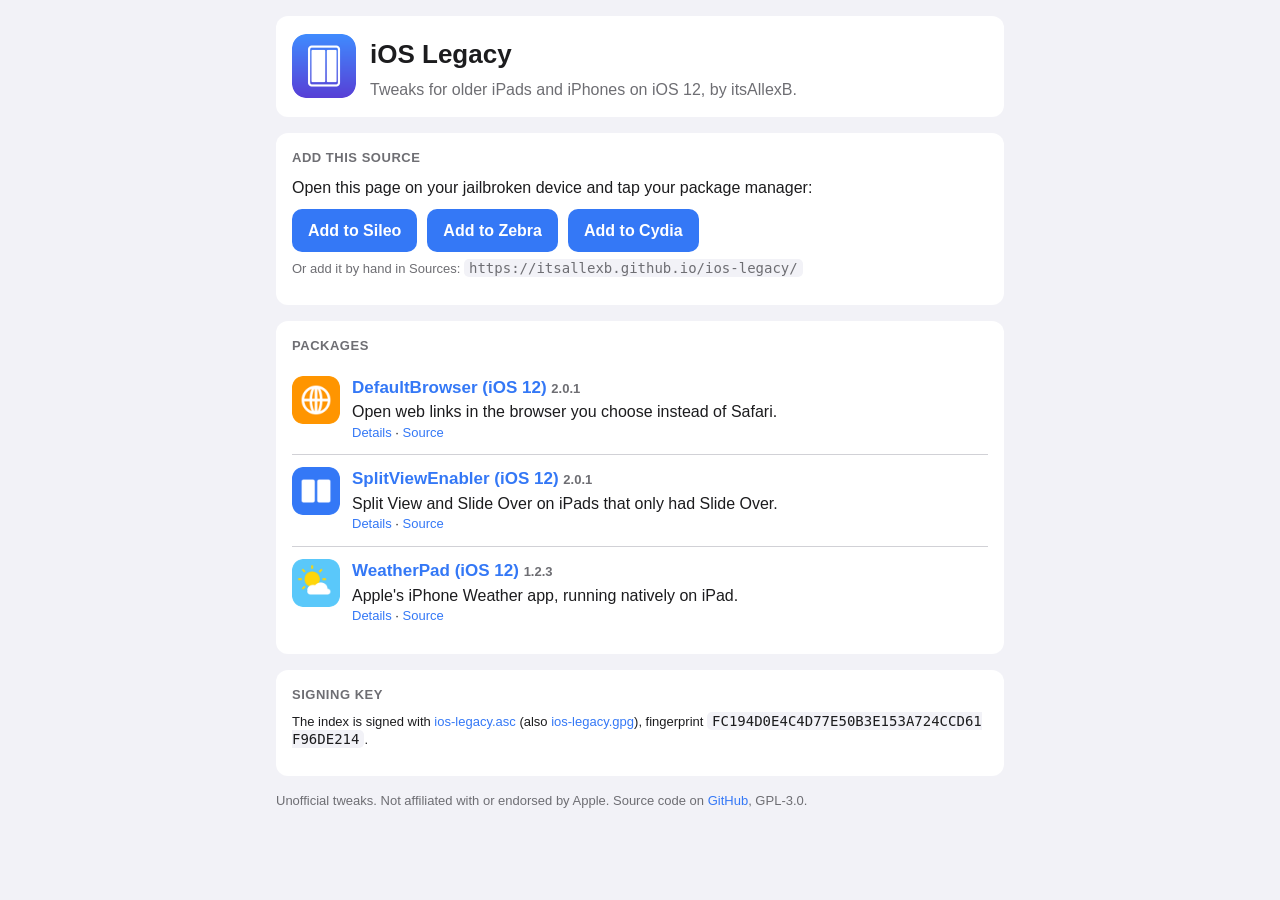
==== index.html @ 2a227789 "Initial commit Co-Authored-By: Claude Opus 5.5 <noreply@anthropic.com>" ====
<!doctype html>
<html lang="en">
<head>
<meta charset="utf-8">
<meta name="viewport" content="width=device-width, initial-scale=1">
<title>iOS Legacy</title>
<link rel="stylesheet" href="depictions/style.css">
</head>
<body>
<main>
<div class="card head"><img src="CydiaIcon.png" alt="">
<div><h1>iOS Legacy</h1><div class="muted">Tweaks for older iPads and iPhones on iOS 12, by itsAllexB.</div></div></div>
<div class="card"><h2>Add this source</h2>
<p>Open this page on your jailbroken device and tap your package manager:</p>
<div class="buttons">
<a class="btn" href="sileo://source/https://itsallexb.github.io/ios-legacy/">Add to Sileo</a>
<a class="btn" href="zbra://sources/add/https://itsallexb.github.io/ios-legacy/">Add to Zebra</a>
<a class="btn" href="cydia://url/https://cydia.saurik.com/api/share#?source=https://itsallexb.github.io/ios-legacy/">Add to Cydia</a>
</div>
<p class="small muted">Or add it by hand in Sources: <code>https://itsallexb.github.io/ios-legacy/</code></p></div>
<div class="card"><h2>Packages</h2><div class="pkg"><img src="icons/com.itsallexb.defaultbrowser.png" alt="">
<div><h3><a href="depictions/com.itsallexb.defaultbrowser.html">DefaultBrowser (iOS 12)</a> <span class="muted small">2.0.1</span></h3>
<div>Open web links in the browser you choose instead of Safari.</div><div class="small"><a href="depictions/com.itsallexb.defaultbrowser.html">Details</a> &middot; <a href="https://github.com/itsAllexB/DefaultBrowser-iOS12">Source</a></div></div></div><div class="pkg"><img src="icons/com.itsallexb.splitviewenabler.png" alt="">
<div><h3><a href="depictions/com.itsallexb.splitviewenabler.html">SplitViewEnabler (iOS 12)</a> <span class="muted small">2.0.1</span></h3>
<div>Split View and Slide Over on iPads that only had Slide Over.</div><div class="small"><a href="depictions/com.itsallexb.splitviewenabler.html">Details</a> &middot; <a href="https://github.com/itsAllexB/SplitViewEnabler-iOS12">Source</a></div></div></div><div class="pkg"><img src="icons/com.itsallexb.weatherpad.png" alt="">
<div><h3><a href="depictions/com.itsallexb.weatherpad.html">WeatherPad (iOS 12)</a> <span class="muted small">1.2.3</span></h3>
<div>Apple&#x27;s iPhone Weather app, running natively on iPad.</div><div class="small"><a href="depictions/com.itsallexb.weatherpad.html">Details</a> &middot; <a href="https://github.com/itsAllexB/WeatherPad-iOS12">Source</a></div></div></div></div>
<div class="card"><h2>Signing key</h2>
<p class="small">The index is signed with <a href="ios-legacy.asc">ios-legacy.asc</a> (also <a href="ios-legacy.gpg">ios-legacy.gpg</a>), fingerprint <code>FC194D0E4C4D77E50B3E153A724CCD61F96DE214</code>.</p></div>
<p class="muted small">Unofficial tweaks. Not affiliated with or endorsed by Apple. Source code on <a href="https://github.com/itsAllexB/ios-legacy">GitHub</a>, GPL-3.0.</p>
</main>
</body>
</html>
---- depictions/style.css ----
:root{--bg:#f2f2f7;--card:#fff;--text:#1c1c1e;--muted:#6e6e73;--line:#d1d1d6;--accent:#3478f6}
@media (prefers-color-scheme:dark){:root{--bg:#000;--card:#1c1c1e;--text:#f2f2f7;--muted:#98989d;--line:#38383a;--accent:#4c8dff}}
*{box-sizing:border-box}
body{margin:0;background:var(--bg);color:var(--text);font:16px/1.45 -apple-system,BlinkMacSystemFont,"Helvetica Neue",Arial,sans-serif;-webkit-text-size-adjust:100%}
main{max-width:760px;margin:0 auto;padding:16px}
.card{background:var(--card);border-radius:12px;padding:16px;margin:0 0 16px}
h1{font-size:26px;margin:4px 0}h2{font-size:13px;text-transform:uppercase;letter-spacing:.04em;color:var(--muted);margin:0 0 8px;font-weight:600}
p{margin:0 0 10px}ul{margin:0 0 10px;padding-left:20px}li{margin:3px 0}
a{color:var(--accent);text-decoration:none}
code{font:14px ui-monospace,Menlo,monospace;background:var(--bg);padding:1px 5px;border-radius:5px;word-break:break-all}
.muted{color:var(--muted)}.small{font-size:13px}
.head{display:flex;gap:14px;align-items:center}.head img{width:64px;height:64px;border-radius:14px;flex:none}
.shots{display:flex;gap:10px;overflow-x:auto;padding-bottom:6px;-webkit-overflow-scrolling:touch}
.shots img{height:280px;width:auto;border-radius:8px;border:1px solid var(--line);flex:none}
table{width:100%;border-collapse:collapse}td{padding:6px 0;border-top:1px solid var(--line)}td:last-child{text-align:right;color:var(--muted)}
.buttons{display:flex;flex-wrap:wrap;gap:10px;margin:8px 0}
.btn{display:inline-block;padding:10px 16px;border-radius:10px;background:var(--accent);color:#fff;font-weight:600}
.btn.alt{background:var(--bg);color:var(--accent)}
.pkg{display:flex;gap:12px;align-items:flex-start;padding:12px 0;border-top:1px solid var(--line)}.pkg:first-of-type{border-top:0}
.pkg img{width:48px;height:48px;border-radius:11px;flex:none}.pkg h3{margin:0;font-size:17px}
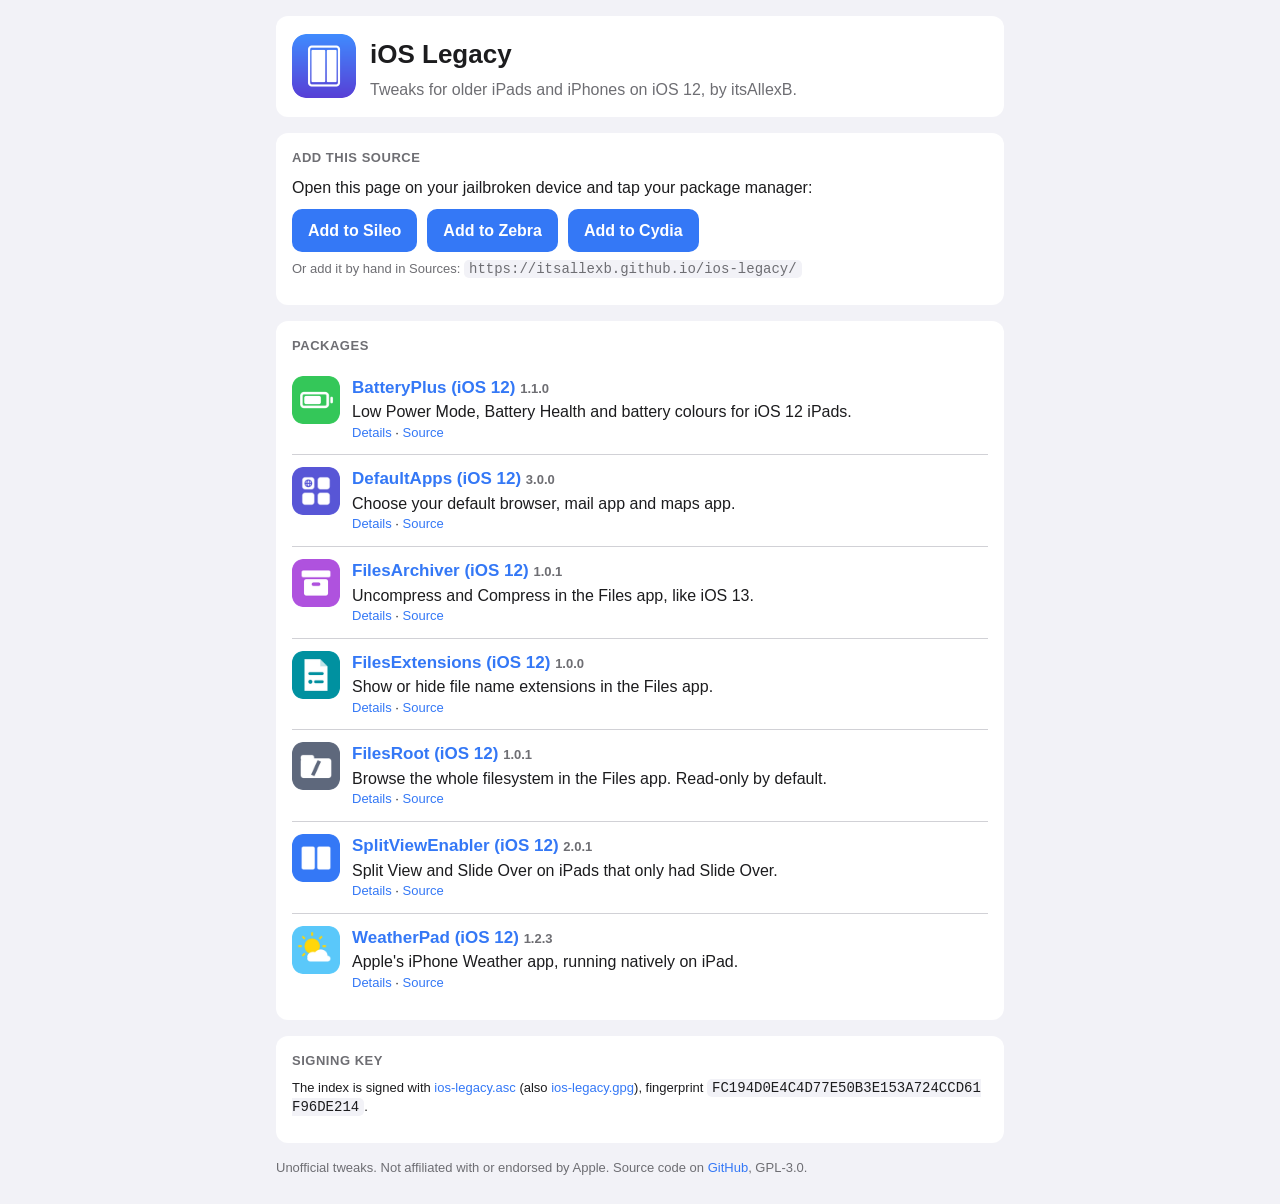
==== commit e9dfb604: "Add FilesArchiver, FilesRoot, FilesExtensions, BatteryPlus and DefaultApps - New packages: FilesArch" ====
--- a/index.html
+++ b/index.html
@@ -18,9 +18,17 @@
 <a class="btn" href="cydia://url/https://cydia.saurik.com/api/share#?source=https://itsallexb.github.io/ios-legacy/">Add to Cydia</a>
 </div>
 <p class="small muted">Or add it by hand in Sources: <code>https://itsallexb.github.io/ios-legacy/</code></p></div>
-<div class="card"><h2>Packages</h2><div class="pkg"><img src="icons/com.itsallexb.defaultbrowser.png" alt="">
-<div><h3><a href="depictions/com.itsallexb.defaultbrowser.html">DefaultBrowser (iOS 12)</a> <span class="muted small">2.0.1</span></h3>
-<div>Open web links in the browser you choose instead of Safari.</div><div class="small"><a href="depictions/com.itsallexb.defaultbrowser.html">Details</a> &middot; <a href="https://github.com/itsAllexB/DefaultBrowser-iOS12">Source</a></div></div></div><div class="pkg"><img src="icons/com.itsallexb.splitviewenabler.png" alt="">
+<div class="card"><h2>Packages</h2><div class="pkg"><img src="icons/com.itsallexb.batteryplus.png" alt="">
+<div><h3><a href="depictions/com.itsallexb.batteryplus.html">BatteryPlus (iOS 12)</a> <span class="muted small">1.1.0</span></h3>
+<div>Low Power Mode, Battery Health and battery colours for iOS 12 iPads.</div><div class="small"><a href="depictions/com.itsallexb.batteryplus.html">Details</a> &middot; <a href="https://github.com/itsAllexB/BatteryPlus-iOS12">Source</a></div></div></div><div class="pkg"><img src="icons/com.itsallexb.defaultapps.png" alt="">
+<div><h3><a href="depictions/com.itsallexb.defaultapps.html">DefaultApps (iOS 12)</a> <span class="muted small">3.0.0</span></h3>
+<div>Choose your default browser, mail app and maps app.</div><div class="small"><a href="depictions/com.itsallexb.defaultapps.html">Details</a> &middot; <a href="https://github.com/itsAllexB/DefaultApps-iOS12">Source</a></div></div></div><div class="pkg"><img src="icons/com.itsallexb.filesarchiver.png" alt="">
+<div><h3><a href="depictions/com.itsallexb.filesarchiver.html">FilesArchiver (iOS 12)</a> <span class="muted small">1.0.1</span></h3>
+<div>Uncompress and Compress in the Files app, like iOS 13.</div><div class="small"><a href="depictions/com.itsallexb.filesarchiver.html">Details</a> &middot; <a href="https://github.com/itsAllexB/FilesArchiver-iOS12">Source</a></div></div></div><div class="pkg"><img src="icons/com.itsallexb.filesextensions.png" alt="">
+<div><h3><a href="depictions/com.itsallexb.filesextensions.html">FilesExtensions (iOS 12)</a> <span class="muted small">1.0.0</span></h3>
+<div>Show or hide file name extensions in the Files app.</div><div class="small"><a href="depictions/com.itsallexb.filesextensions.html">Details</a> &middot; <a href="https://github.com/itsAllexB/FilesExtensions-iOS12">Source</a></div></div></div><div class="pkg"><img src="icons/com.itsallexb.filesroot.png" alt="">
+<div><h3><a href="depictions/com.itsallexb.filesroot.html">FilesRoot (iOS 12)</a> <span class="muted small">1.0.1</span></h3>
+<div>Browse the whole filesystem in the Files app. Read-only by default.</div><div class="small"><a href="depictions/com.itsallexb.filesroot.html">Details</a> &middot; <a href="https://github.com/itsAllexB/FilesRoot-iOS12">Source</a></div></div></div><div class="pkg"><img src="icons/com.itsallexb.splitviewenabler.png" alt="">
 <div><h3><a href="depictions/com.itsallexb.splitviewenabler.html">SplitViewEnabler (iOS 12)</a> <span class="muted small">2.0.1</span></h3>
 <div>Split View and Slide Over on iPads that only had Slide Over.</div><div class="small"><a href="depictions/com.itsallexb.splitviewenabler.html">Details</a> &middot; <a href="https://github.com/itsAllexB/SplitViewEnabler-iOS12">Source</a></div></div></div><div class="pkg"><img src="icons/com.itsallexb.weatherpad.png" alt="">
 <div><h3><a href="depictions/com.itsallexb.weatherpad.html">WeatherPad (iOS 12)</a> <span class="muted small">1.2.3</span></h3>
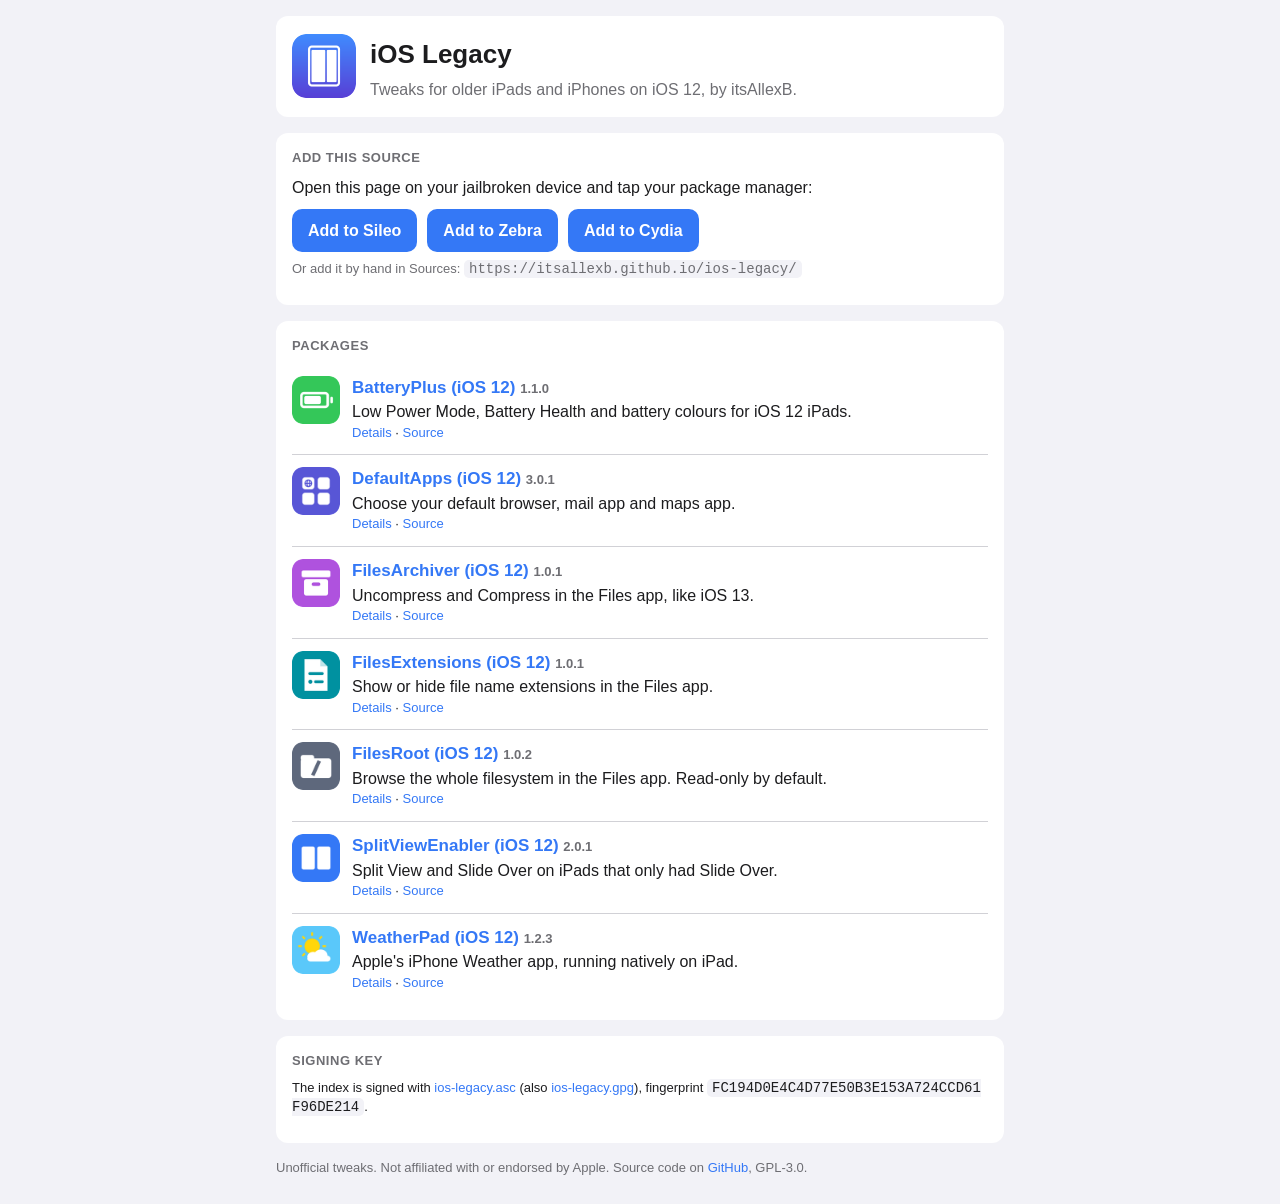
==== commit 12cb49be: "FilesRoot 1.0.2, FilesExtensions 1.0.1, DefaultApps 3.0.1 and the DefaultBrowser 2.0.2 bridge Defaul" ====
--- a/index.html
+++ b/index.html
@@ -21,13 +21,13 @@
 <div class="card"><h2>Packages</h2><div class="pkg"><img src="icons/com.itsallexb.batteryplus.png" alt="">
 <div><h3><a href="depictions/com.itsallexb.batteryplus.html">BatteryPlus (iOS 12)</a> <span class="muted small">1.1.0</span></h3>
 <div>Low Power Mode, Battery Health and battery colours for iOS 12 iPads.</div><div class="small"><a href="depictions/com.itsallexb.batteryplus.html">Details</a> &middot; <a href="https://github.com/itsAllexB/BatteryPlus-iOS12">Source</a></div></div></div><div class="pkg"><img src="icons/com.itsallexb.defaultapps.png" alt="">
-<div><h3><a href="depictions/com.itsallexb.defaultapps.html">DefaultApps (iOS 12)</a> <span class="muted small">3.0.0</span></h3>
+<div><h3><a href="depictions/com.itsallexb.defaultapps.html">DefaultApps (iOS 12)</a> <span class="muted small">3.0.1</span></h3>
 <div>Choose your default browser, mail app and maps app.</div><div class="small"><a href="depictions/com.itsallexb.defaultapps.html">Details</a> &middot; <a href="https://github.com/itsAllexB/DefaultApps-iOS12">Source</a></div></div></div><div class="pkg"><img src="icons/com.itsallexb.filesarchiver.png" alt="">
 <div><h3><a href="depictions/com.itsallexb.filesarchiver.html">FilesArchiver (iOS 12)</a> <span class="muted small">1.0.1</span></h3>
 <div>Uncompress and Compress in the Files app, like iOS 13.</div><div class="small"><a href="depictions/com.itsallexb.filesarchiver.html">Details</a> &middot; <a href="https://github.com/itsAllexB/FilesArchiver-iOS12">Source</a></div></div></div><div class="pkg"><img src="icons/com.itsallexb.filesextensions.png" alt="">
-<div><h3><a href="depictions/com.itsallexb.filesextensions.html">FilesExtensions (iOS 12)</a> <span class="muted small">1.0.0</span></h3>
+<div><h3><a href="depictions/com.itsallexb.filesextensions.html">FilesExtensions (iOS 12)</a> <span class="muted small">1.0.1</span></h3>
 <div>Show or hide file name extensions in the Files app.</div><div class="small"><a href="depictions/com.itsallexb.filesextensions.html">Details</a> &middot; <a href="https://github.com/itsAllexB/FilesExtensions-iOS12">Source</a></div></div></div><div class="pkg"><img src="icons/com.itsallexb.filesroot.png" alt="">
-<div><h3><a href="depictions/com.itsallexb.filesroot.html">FilesRoot (iOS 12)</a> <span class="muted small">1.0.1</span></h3>
+<div><h3><a href="depictions/com.itsallexb.filesroot.html">FilesRoot (iOS 12)</a> <span class="muted small">1.0.2</span></h3>
 <div>Browse the whole filesystem in the Files app. Read-only by default.</div><div class="small"><a href="depictions/com.itsallexb.filesroot.html">Details</a> &middot; <a href="https://github.com/itsAllexB/FilesRoot-iOS12">Source</a></div></div></div><div class="pkg"><img src="icons/com.itsallexb.splitviewenabler.png" alt="">
 <div><h3><a href="depictions/com.itsallexb.splitviewenabler.html">SplitViewEnabler (iOS 12)</a> <span class="muted small">2.0.1</span></h3>
 <div>Split View and Slide Over on iPads that only had Slide Over.</div><div class="small"><a href="depictions/com.itsallexb.splitviewenabler.html">Details</a> &middot; <a href="https://github.com/itsAllexB/SplitViewEnabler-iOS12">Source</a></div></div></div><div class="pkg"><img src="icons/com.itsallexb.weatherpad.png" alt="">
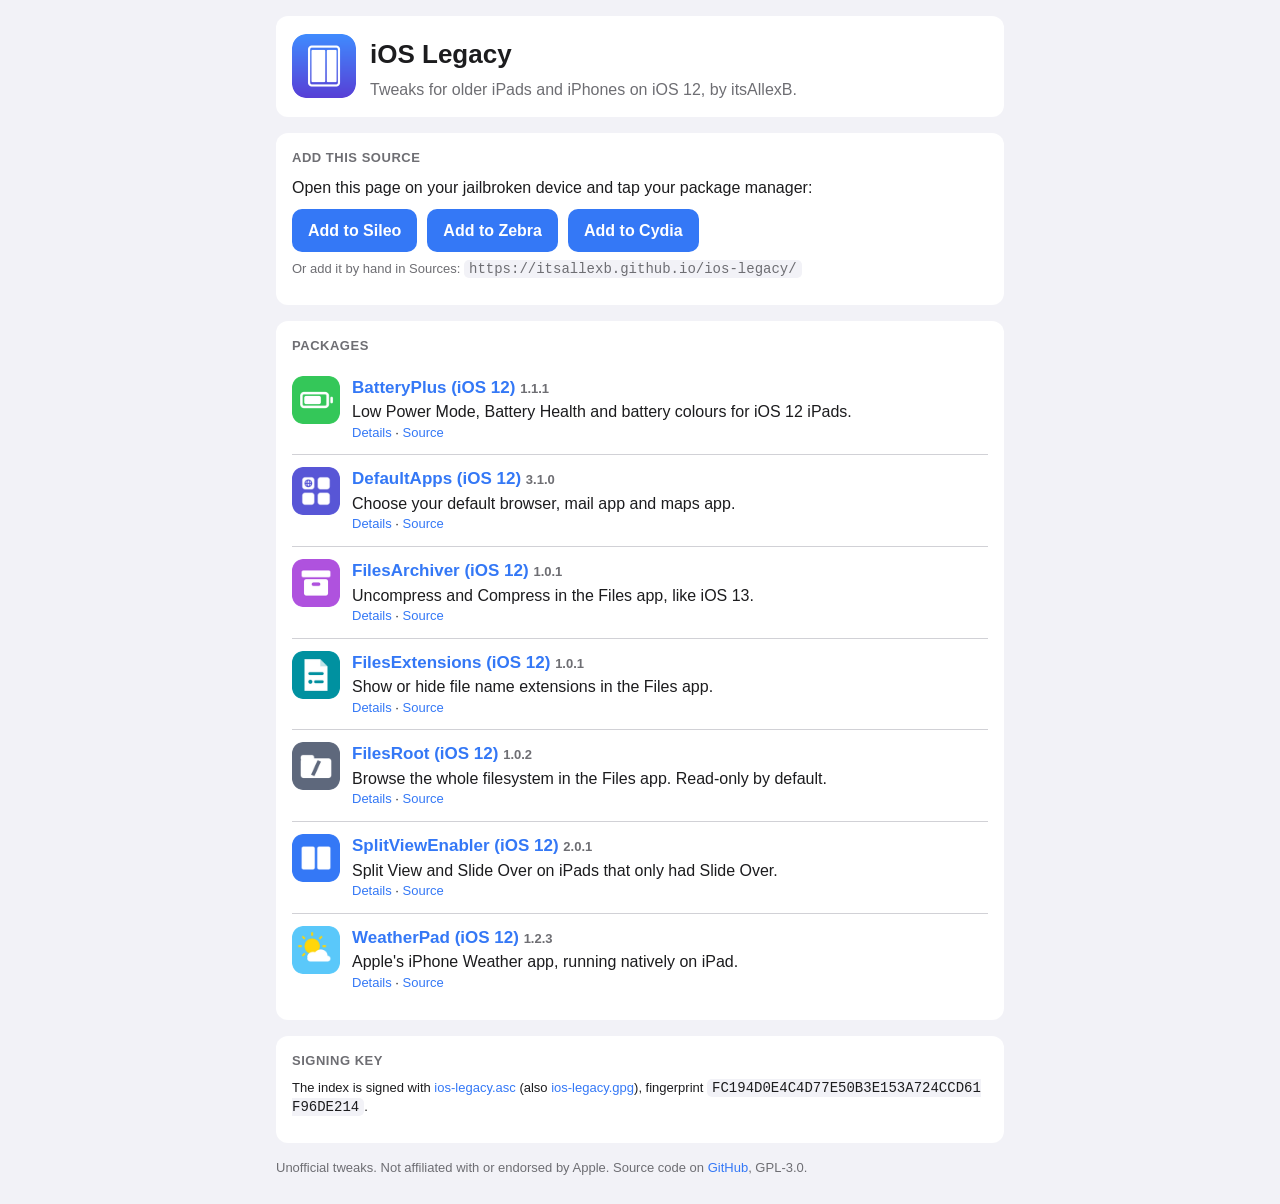
==== commit 6a79b0b8: "DefaultApps 3.1.0 and BatteryPlus 1.1.1; remove DefaultBrowser Co-Authored-By: Claude Opus 5.5 <nore" ====
--- a/index.html
+++ b/index.html
@@ -19,9 +19,9 @@
 </div>
 <p class="small muted">Or add it by hand in Sources: <code>https://itsallexb.github.io/ios-legacy/</code></p></div>
 <div class="card"><h2>Packages</h2><div class="pkg"><img src="icons/com.itsallexb.batteryplus.png" alt="">
-<div><h3><a href="depictions/com.itsallexb.batteryplus.html">BatteryPlus (iOS 12)</a> <span class="muted small">1.1.0</span></h3>
+<div><h3><a href="depictions/com.itsallexb.batteryplus.html">BatteryPlus (iOS 12)</a> <span class="muted small">1.1.1</span></h3>
 <div>Low Power Mode, Battery Health and battery colours for iOS 12 iPads.</div><div class="small"><a href="depictions/com.itsallexb.batteryplus.html">Details</a> &middot; <a href="https://github.com/itsAllexB/BatteryPlus-iOS12">Source</a></div></div></div><div class="pkg"><img src="icons/com.itsallexb.defaultapps.png" alt="">
-<div><h3><a href="depictions/com.itsallexb.defaultapps.html">DefaultApps (iOS 12)</a> <span class="muted small">3.0.1</span></h3>
+<div><h3><a href="depictions/com.itsallexb.defaultapps.html">DefaultApps (iOS 12)</a> <span class="muted small">3.1.0</span></h3>
 <div>Choose your default browser, mail app and maps app.</div><div class="small"><a href="depictions/com.itsallexb.defaultapps.html">Details</a> &middot; <a href="https://github.com/itsAllexB/DefaultApps-iOS12">Source</a></div></div></div><div class="pkg"><img src="icons/com.itsallexb.filesarchiver.png" alt="">
 <div><h3><a href="depictions/com.itsallexb.filesarchiver.html">FilesArchiver (iOS 12)</a> <span class="muted small">1.0.1</span></h3>
 <div>Uncompress and Compress in the Files app, like iOS 13.</div><div class="small"><a href="depictions/com.itsallexb.filesarchiver.html">Details</a> &middot; <a href="https://github.com/itsAllexB/FilesArchiver-iOS12">Source</a></div></div></div><div class="pkg"><img src="icons/com.itsallexb.filesextensions.png" alt="">
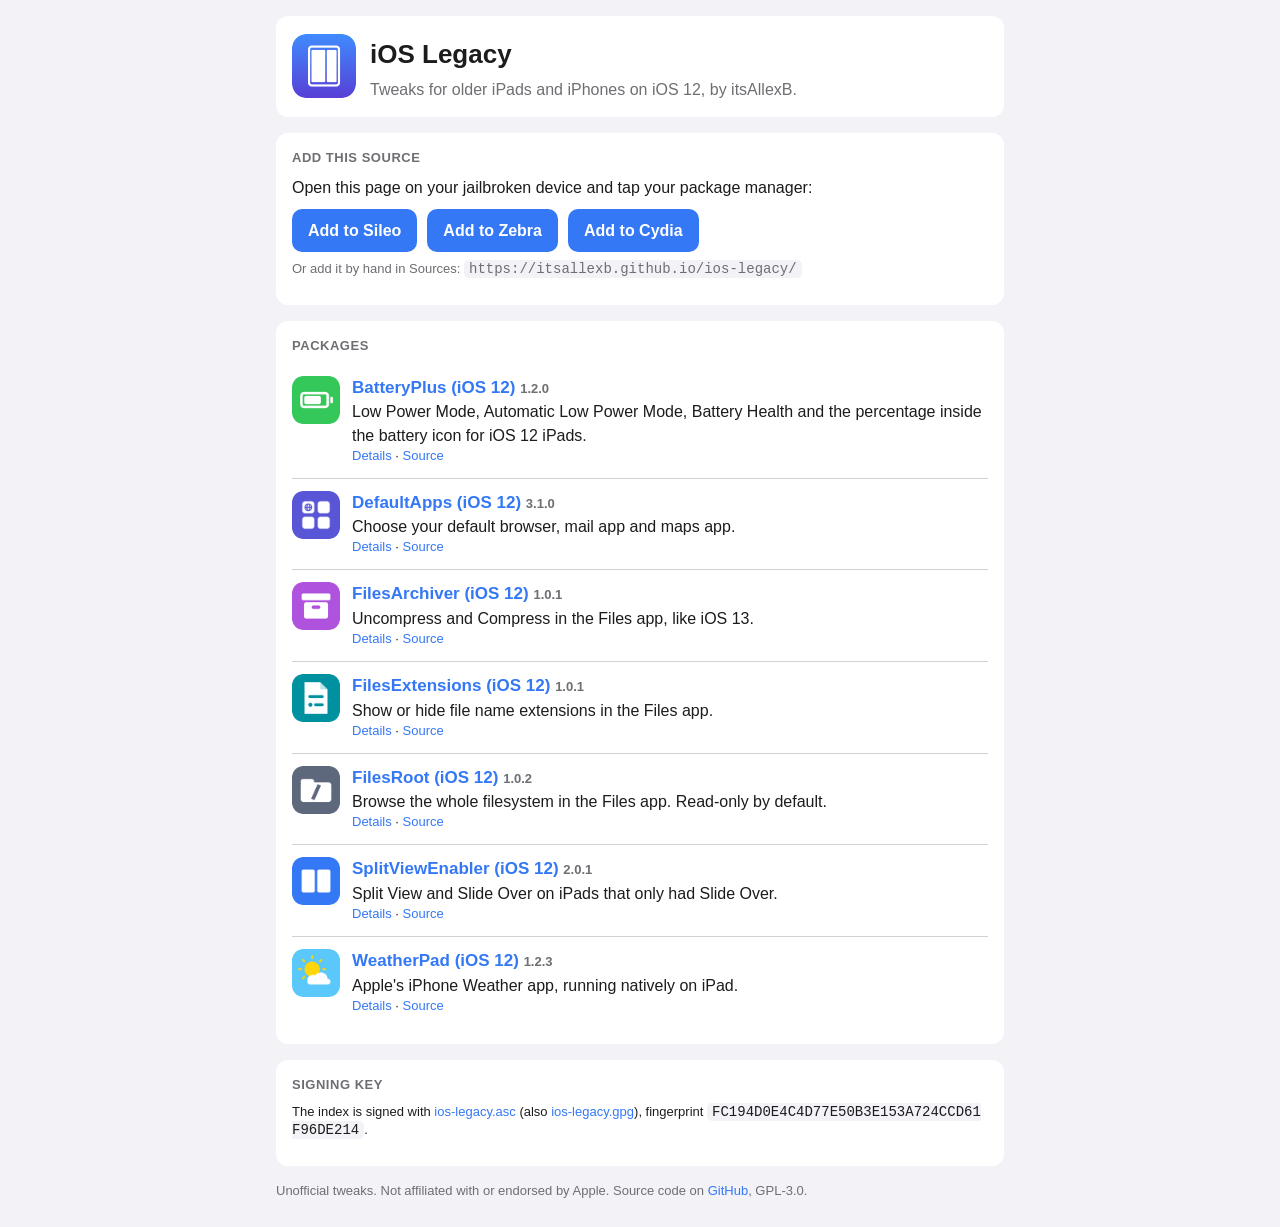
==== commit ca89a9b3: "BatteryPlus 1.2.0 Automatic Low Power Mode, Battery Percentage and Low Power Mode pages, Battery Col" ====
--- a/index.html
+++ b/index.html
@@ -19,8 +19,8 @@
 </div>
 <p class="small muted">Or add it by hand in Sources: <code>https://itsallexb.github.io/ios-legacy/</code></p></div>
 <div class="card"><h2>Packages</h2><div class="pkg"><img src="icons/com.itsallexb.batteryplus.png" alt="">
-<div><h3><a href="depictions/com.itsallexb.batteryplus.html">BatteryPlus (iOS 12)</a> <span class="muted small">1.1.1</span></h3>
-<div>Low Power Mode, Battery Health and battery colours for iOS 12 iPads.</div><div class="small"><a href="depictions/com.itsallexb.batteryplus.html">Details</a> &middot; <a href="https://github.com/itsAllexB/BatteryPlus-iOS12">Source</a></div></div></div><div class="pkg"><img src="icons/com.itsallexb.defaultapps.png" alt="">
+<div><h3><a href="depictions/com.itsallexb.batteryplus.html">BatteryPlus (iOS 12)</a> <span class="muted small">1.2.0</span></h3>
+<div>Low Power Mode, Automatic Low Power Mode, Battery Health and the percentage inside the battery icon for iOS 12 iPads.</div><div class="small"><a href="depictions/com.itsallexb.batteryplus.html">Details</a> &middot; <a href="https://github.com/itsAllexB/BatteryPlus-iOS12">Source</a></div></div></div><div class="pkg"><img src="icons/com.itsallexb.defaultapps.png" alt="">
 <div><h3><a href="depictions/com.itsallexb.defaultapps.html">DefaultApps (iOS 12)</a> <span class="muted small">3.1.0</span></h3>
 <div>Choose your default browser, mail app and maps app.</div><div class="small"><a href="depictions/com.itsallexb.defaultapps.html">Details</a> &middot; <a href="https://github.com/itsAllexB/DefaultApps-iOS12">Source</a></div></div></div><div class="pkg"><img src="icons/com.itsallexb.filesarchiver.png" alt="">
 <div><h3><a href="depictions/com.itsallexb.filesarchiver.html">FilesArchiver (iOS 12)</a> <span class="muted small">1.0.1</span></h3>
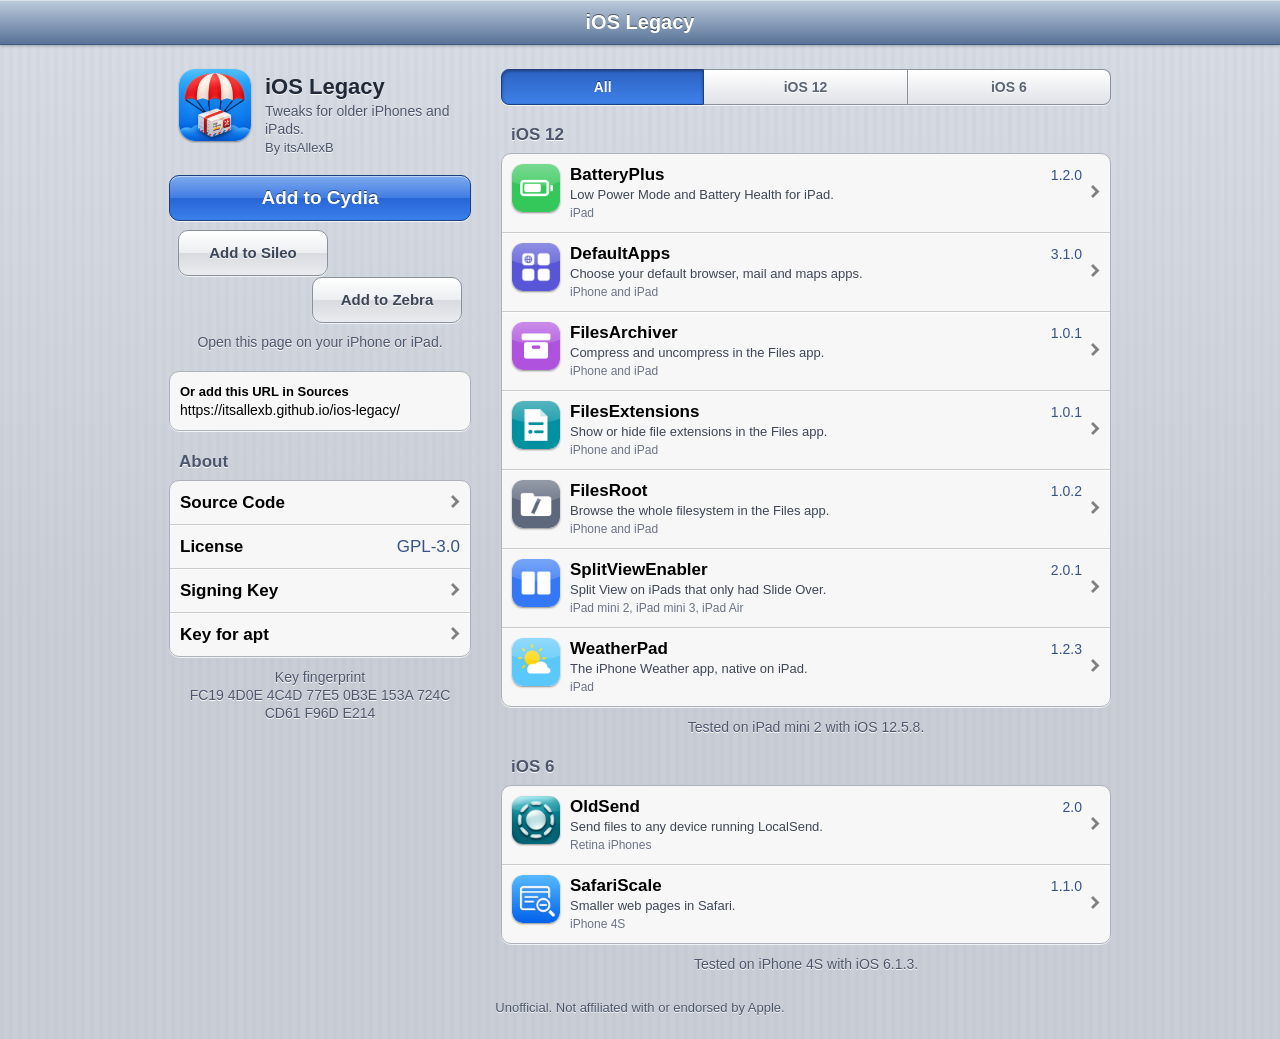
==== commit ddba0ca3: "Website: iOS 6 design, with tweaks grouped by iOS version Home page, package pages and add pages red" ====
--- a/index.html
+++ b/index.html
@@ -2,40 +2,60 @@
 <html lang="en">
 <head>
 <meta charset="utf-8">
-<meta name="viewport" content="width=device-width, initial-scale=1">
+<meta name="viewport" content="width=device-width, initial-scale=1, viewport-fit=cover">
+<meta name="format-detection" content="telephone=no">
+<meta name="color-scheme" content="light dark">
+<meta name="theme-color" content="#7d93b0" media="(prefers-color-scheme: light)">
+<meta name="theme-color" content="#2c384a" media="(prefers-color-scheme: dark)">
 <title>iOS Legacy</title>
 <link rel="stylesheet" href="depictions/style.css">
+<link rel="apple-touch-icon-precomposed" href="CydiaIcon.png">
+<link rel="icon" href="CydiaIcon.png">
+<meta name="description" content="Tweaks for older iPhones and iPads.">
+<meta property="og:title" content="iOS Legacy">
+<meta property="og:description" content="Tweaks for older iPhones and iPads.">
+<meta property="og:image" content="https://itsallexb.github.io/ios-legacy/CydiaIcon.png">
+<script>(function(d,u){var m=/\bOS (\d+)_\d/.exec(u),s=' js';if(/Cydia|Zebra|Sileo|Installer/.test(u))s+=' inapp';if(m){if(+m[1]<9)s+=' cydiaonly';}else if(!(navigator.maxTouchPoints>1))s+=' notios';d.documentElement.className+=s;window.iosMajor=m?m[1]:'';})(document,navigator.userAgent);</script>
 </head>
-<body>
-<main>
-<div class="card head"><img src="CydiaIcon.png" alt="">
-<div><h1>iOS Legacy</h1><div class="muted">Tweaks for older iPads and iPhones on iOS 12, by itsAllexB.</div></div></div>
-<div class="card"><h2>Add this source</h2>
-<p>Open this page on your jailbroken device and tap your package manager:</p>
-<div class="buttons">
-<a class="btn" href="sileo://source/https://itsallexb.github.io/ios-legacy/">Add to Sileo</a>
-<a class="btn" href="zbra://sources/add/https://itsallexb.github.io/ios-legacy/">Add to Zebra</a>
-<a class="btn" href="cydia://url/https://cydia.saurik.com/api/share#?source=https://itsallexb.github.io/ios-legacy/">Add to Cydia</a>
+<body ontouchstart="">
+<div class="nav"><div class="nav-in"><h1>iOS Legacy</h1></div></div>
+<main class="wrap">
+<div class="side">
+<div class="hero"><span class="ic big"><img src="CydiaIcon.png" alt="" width="72" height="72"></span><h2>iOS Legacy</h2><p>Tweaks for older iPhones and iPads.</p><p>By itsAllexB</p></div>
+<div class="addblock">
+<a class="glass blue" href="cydia://url/https://cydia.saurik.com/api/share#?source=https://itsallexb.github.io/ios-legacy/">Add to Cydia</a>
+<div class="pair"><a class="glass silver" href="sileo://source/https://itsallexb.github.io/ios-legacy/">Add to Sileo</a><a class="glass silver" href="zbra://sources/add/https://itsallexb.github.io/ios-legacy/">Add to Zebra</a></div>
+<p class="foot deskhint">Open this page on your iPhone or iPad.</p>
 </div>
-<p class="small muted">Or add it by hand in Sources: <code>https://itsallexb.github.io/ios-legacy/</code></p></div>
-<div class="card"><h2>Packages</h2><div class="pkg"><img src="icons/com.itsallexb.batteryplus.png" alt="">
-<div><h3><a href="depictions/com.itsallexb.batteryplus.html">BatteryPlus (iOS 12)</a> <span class="muted small">1.2.0</span></h3>
-<div>Low Power Mode, Automatic Low Power Mode, Battery Health and the percentage inside the battery icon for iOS 12 iPads.</div><div class="small"><a href="depictions/com.itsallexb.batteryplus.html">Details</a> &middot; <a href="https://github.com/itsAllexB/BatteryPlus-iOS12">Source</a></div></div></div><div class="pkg"><img src="icons/com.itsallexb.defaultapps.png" alt="">
-<div><h3><a href="depictions/com.itsallexb.defaultapps.html">DefaultApps (iOS 12)</a> <span class="muted small">3.1.0</span></h3>
-<div>Choose your default browser, mail app and maps app.</div><div class="small"><a href="depictions/com.itsallexb.defaultapps.html">Details</a> &middot; <a href="https://github.com/itsAllexB/DefaultApps-iOS12">Source</a></div></div></div><div class="pkg"><img src="icons/com.itsallexb.filesarchiver.png" alt="">
-<div><h3><a href="depictions/com.itsallexb.filesarchiver.html">FilesArchiver (iOS 12)</a> <span class="muted small">1.0.1</span></h3>
-<div>Uncompress and Compress in the Files app, like iOS 13.</div><div class="small"><a href="depictions/com.itsallexb.filesarchiver.html">Details</a> &middot; <a href="https://github.com/itsAllexB/FilesArchiver-iOS12">Source</a></div></div></div><div class="pkg"><img src="icons/com.itsallexb.filesextensions.png" alt="">
-<div><h3><a href="depictions/com.itsallexb.filesextensions.html">FilesExtensions (iOS 12)</a> <span class="muted small">1.0.1</span></h3>
-<div>Show or hide file name extensions in the Files app.</div><div class="small"><a href="depictions/com.itsallexb.filesextensions.html">Details</a> &middot; <a href="https://github.com/itsAllexB/FilesExtensions-iOS12">Source</a></div></div></div><div class="pkg"><img src="icons/com.itsallexb.filesroot.png" alt="">
-<div><h3><a href="depictions/com.itsallexb.filesroot.html">FilesRoot (iOS 12)</a> <span class="muted small">1.0.2</span></h3>
-<div>Browse the whole filesystem in the Files app. Read-only by default.</div><div class="small"><a href="depictions/com.itsallexb.filesroot.html">Details</a> &middot; <a href="https://github.com/itsAllexB/FilesRoot-iOS12">Source</a></div></div></div><div class="pkg"><img src="icons/com.itsallexb.splitviewenabler.png" alt="">
-<div><h3><a href="depictions/com.itsallexb.splitviewenabler.html">SplitViewEnabler (iOS 12)</a> <span class="muted small">2.0.1</span></h3>
-<div>Split View and Slide Over on iPads that only had Slide Over.</div><div class="small"><a href="depictions/com.itsallexb.splitviewenabler.html">Details</a> &middot; <a href="https://github.com/itsAllexB/SplitViewEnabler-iOS12">Source</a></div></div></div><div class="pkg"><img src="icons/com.itsallexb.weatherpad.png" alt="">
-<div><h3><a href="depictions/com.itsallexb.weatherpad.html">WeatherPad (iOS 12)</a> <span class="muted small">1.2.3</span></h3>
-<div>Apple&#x27;s iPhone Weather app, running natively on iPad.</div><div class="small"><a href="depictions/com.itsallexb.weatherpad.html">Details</a> &middot; <a href="https://github.com/itsAllexB/WeatherPad-iOS12">Source</a></div></div></div></div>
-<div class="card"><h2>Signing key</h2>
-<p class="small">The index is signed with <a href="ios-legacy.asc">ios-legacy.asc</a> (also <a href="ios-legacy.gpg">ios-legacy.gpg</a>), fingerprint <code>FC194D0E4C4D77E50B3E153A724CCD61F96DE214</code>.</p></div>
-<p class="muted small">Unofficial tweaks. Not affiliated with or endorsed by Apple. Source code on <a href="https://github.com/itsAllexB/ios-legacy">GitHub</a>, GPL-3.0.</p>
+<ul class="group"><li><div class="row"><span class="lbl">Or add this URL in Sources</span><span class="url">https://itsallexb.github.io/ios-legacy/</span></div></li></ul>
+</div>
+<div class="main" id="tweaks">
+<div class="seg-w"><div class="seg" id="seg"><a class="on" href="#tweaks" data-ios="">All</a><a href="#ios12" data-ios="12">iOS 12</a><a href="#ios6" data-ios="6">iOS 6</a></div></div>
+<div class="block" id="ios12" data-ios="12"><h2 class="sec">iOS 12<span class="here">This device</span></h2><ul class="group"><li><a class="row tw" href="depictions/com.itsallexb.batteryplus.html"><span class="ic gloss"><img src="icons/com.itsallexb.batteryplus.png" alt="" width="48" height="48"></span><b>BatteryPlus</b><span class="ver">1.2.0</span><span class="d">Low Power Mode and Battery Health for iPad.</span><span class="m">iPad</span></a></li><li><a class="row tw" href="depictions/com.itsallexb.defaultapps.html"><span class="ic gloss"><img src="icons/com.itsallexb.defaultapps.png" alt="" width="48" height="48"></span><b>DefaultApps</b><span class="ver">3.1.0</span><span class="d">Choose your default browser, mail and maps apps.</span><span class="m">iPhone and iPad</span></a></li><li><a class="row tw" href="depictions/com.itsallexb.filesarchiver.html"><span class="ic gloss"><img src="icons/com.itsallexb.filesarchiver.png" alt="" width="48" height="48"></span><b>FilesArchiver</b><span class="ver">1.0.1</span><span class="d">Compress and uncompress in the Files app.</span><span class="m">iPhone and iPad</span></a></li><li><a class="row tw" href="depictions/com.itsallexb.filesextensions.html"><span class="ic gloss"><img src="icons/com.itsallexb.filesextensions.png" alt="" width="48" height="48"></span><b>FilesExtensions</b><span class="ver">1.0.1</span><span class="d">Show or hide file extensions in the Files app.</span><span class="m">iPhone and iPad</span></a></li><li><a class="row tw" href="depictions/com.itsallexb.filesroot.html"><span class="ic gloss"><img src="icons/com.itsallexb.filesroot.png" alt="" width="48" height="48"></span><b>FilesRoot</b><span class="ver">1.0.2</span><span class="d">Browse the whole filesystem in the Files app.</span><span class="m">iPhone and iPad</span></a></li><li><a class="row tw" href="depictions/com.itsallexb.splitviewenabler.html"><span class="ic gloss"><img src="icons/com.itsallexb.splitviewenabler.png" alt="" width="48" height="48"></span><b>SplitViewEnabler</b><span class="ver">2.0.1</span><span class="d">Split View on iPads that only had Slide Over.</span><span class="m">iPad mini 2, iPad mini 3, iPad Air</span></a></li><li><a class="row tw" href="depictions/com.itsallexb.weatherpad.html"><span class="ic gloss"><img src="icons/com.itsallexb.weatherpad.png" alt="" width="48" height="48"></span><b>WeatherPad</b><span class="ver">1.2.3</span><span class="d">The iPhone Weather app, native on iPad.</span><span class="m">iPad</span></a></li></ul><p class="foot">Tested on iPad mini 2 with iOS 12.5.8.</p></div><div class="block" id="ios6" data-ios="6"><h2 class="sec">iOS 6<span class="here">This device</span></h2><ul class="group"><li><a class="row tw" href="depictions/com.itsallexb.oldsend.html"><span class="ic"><img src="icons/com.itsallexb.oldsend.png" alt="" width="48" height="48"></span><b>OldSend</b><span class="ver">2.0</span><span class="d">Send files to any device running LocalSend.</span><span class="m">Retina iPhones</span></a></li><li><a class="row tw" href="depictions/com.itsallexb.safariscale.html"><span class="ic"><img src="icons/com.itsallexb.safariscale.png" alt="" width="48" height="48"></span><b>SafariScale</b><span class="ver">1.1.0</span><span class="d">Smaller web pages in Safari.</span><span class="m">iPhone 4S</span></a></li></ul><p class="foot">Tested on iPhone 4S with iOS 6.1.3.</p></div>
+</div>
+<div class="side">
+<h2 class="sec">About</h2>
+<ul class="group"><li><a class="row" href="https://github.com/itsAllexB/ios-legacy">Source Code</a></li><li><div class="row"><span class="val">GPL-3.0</span>License</div></li><li><a class="row" href="ios-legacy.asc">Signing Key</a></li><li><a class="row" href="ios-legacy.gpg">Key for apt</a></li></ul>
+<p class="foot">Key fingerprint<br>FC19 4D0E 4C4D 77E5 0B3E 153A 724C CD61 F96D E214</p>
+</div>
+<p class="legal">Unofficial. Not affiliated with or endorsed by Apple.</p>
 </main>
+<script>(function(){
+var seg=document.getElementById('seg');if(!seg)return;
+var links=seg.getElementsByTagName('a'),all=document.getElementById('tweaks').getElementsByTagName('div'),blocks=[],i;
+for(i=0;i<all.length;i++){if(all[i].getAttribute('data-ios'))blocks.push(all[i]);}
+function has(v){for(var j=0;j<blocks.length;j++){if(blocks[j].getAttribute('data-ios')===v)return true;}return false;}
+function pick(v){
+for(i=0;i<links.length;i++){links[i].className=links[i].getAttribute('data-ios')===v?'on':'';}
+for(i=0;i<blocks.length;i++){blocks[i].style.display=(!v||blocks[i].getAttribute('data-ios')===v)?'':'none';}
+}
+seg.onclick=function(e){
+var t=(e||window.event).target;if(!t||t.nodeName!=='A')return;
+pick(t.getAttribute('data-ios'));return false;
+};
+var own=document.getElementById('ios'+window.iosMajor);if(own)own.className+=' yours';
+var h=/^#ios(\d+)$/.exec(location.hash);
+pick(h&&has(h[1])?h[1]:(has(window.iosMajor)?window.iosMajor:''));
+})();</script>
 </body>
 </html>
--- a/depictions/style.css
+++ b/depictions/style.css
@@ -1,20 +1,559 @@
-:root{--bg:#f2f2f7;--card:#fff;--text:#1c1c1e;--muted:#6e6e73;--line:#d1d1d6;--accent:#3478f6}
-@media (prefers-color-scheme:dark){:root{--bg:#000;--card:#1c1c1e;--text:#f2f2f7;--muted:#98989d;--line:#38383a;--accent:#4c8dff}}
-*{box-sizing:border-box}
-body{margin:0;background:var(--bg);color:var(--text);font:16px/1.45 -apple-system,BlinkMacSystemFont,"Helvetica Neue",Arial,sans-serif;-webkit-text-size-adjust:100%}
-main{max-width:760px;margin:0 auto;padding:16px}
-.card{background:var(--card);border-radius:12px;padding:16px;margin:0 0 16px}
-h1{font-size:26px;margin:4px 0}h2{font-size:13px;text-transform:uppercase;letter-spacing:.04em;color:var(--muted);margin:0 0 8px;font-weight:600}
-p{margin:0 0 10px}ul{margin:0 0 10px;padding-left:20px}li{margin:3px 0}
-a{color:var(--accent);text-decoration:none}
-code{font:14px ui-monospace,Menlo,monospace;background:var(--bg);padding:1px 5px;border-radius:5px;word-break:break-all}
-.muted{color:var(--muted)}.small{font-size:13px}
-.head{display:flex;gap:14px;align-items:center}.head img{width:64px;height:64px;border-radius:14px;flex:none}
-.shots{display:flex;gap:10px;overflow-x:auto;padding-bottom:6px;-webkit-overflow-scrolling:touch}
-.shots img{height:280px;width:auto;border-radius:8px;border:1px solid var(--line);flex:none}
-table{width:100%;border-collapse:collapse}td{padding:6px 0;border-top:1px solid var(--line)}td:last-child{text-align:right;color:var(--muted)}
-.buttons{display:flex;flex-wrap:wrap;gap:10px;margin:8px 0}
-.btn{display:inline-block;padding:10px 16px;border-radius:10px;background:var(--accent);color:#fff;font-weight:600}
-.btn.alt{background:var(--bg);color:var(--accent)}
-.pkg{display:flex;gap:12px;align-items:flex-start;padding:12px 0;border-top:1px solid var(--line)}.pkg:first-of-type{border-top:0}
-.pkg img{width:48px;height:48px;border-radius:11px;flex:none}.pkg h3{margin:0;font-size:17px}
+/* iOS Legacy. One stylesheet for the home page, the package pages and the add pages.
+   It has to work in Safari and Cydia on iOS 6, so: no custom properties, flexbox or grid.
+   Gradients are written twice, -webkit- first, because iOS 6 only reads the prefixed form.
+   Newer browsers get extras in @media and @supports blocks, which iOS 6 skips.
+   Everything here is drawn with CSS or inline SVG. No images from Apple. */
+
+html {
+  -webkit-text-size-adjust: 100%;
+  text-size-adjust: 100%;
+}
+
+body {
+  margin: 0;
+  color: #000;
+  font: 17px/21px Helvetica, "Helvetica Neue", Arial, sans-serif;
+  background-color: #c8cdd6;
+  background-image: -webkit-linear-gradient(left, rgba(0,0,0,.014) 39%, rgba(0,0,0,0) 39%), -webkit-linear-gradient(top, #d7dce5, #c8cdd6);
+  background-image: linear-gradient(to right, rgba(0,0,0,.014) 39%, rgba(0,0,0,0) 39%), linear-gradient(to bottom, #d7dce5, #c8cdd6);
+  background-size: 9px 9px, 100% 640px;
+  background-repeat: repeat, no-repeat;
+  -webkit-tap-highlight-color: rgba(0,0,0,0);
+  word-wrap: break-word;
+}
+
+a { color: #385487; text-decoration: none; }
+a.row, .glass, .seg a, .back { -webkit-touch-callout: none; }
+main { display: block; }
+img { border: 0; }
+
+/* Navigation bar */
+
+.nav {
+  position: relative;
+  z-index: 5;
+  height: 44px;
+  background-color: #6d84a2;
+  background-image: -webkit-linear-gradient(top, #becbdd, #587397);
+  background-image: linear-gradient(to bottom, #becbdd, #587397);
+  border-bottom: 1px solid #3f5c80;
+  box-shadow: inset 0 1px 0 rgba(255,255,255,.42), 0 1px 3px rgba(0,0,0,.28);
+}
+.nav-in {
+  position: relative;
+  height: 44px;
+  margin: 0 auto;
+  max-width: 980px;
+}
+.nav h1 {
+  margin: 0;
+  padding: 0 84px;
+  color: #fff;
+  font-size: 20px;
+  font-weight: bold;
+  line-height: 44px;
+  text-align: center;
+  text-shadow: 0 -1px 0 rgba(0,0,0,.5);
+  white-space: nowrap;
+  overflow: hidden;
+  text-overflow: ellipsis;
+}
+.back {
+  position: absolute;
+  left: 17px;
+  top: 7px;
+  height: 28px;
+  padding: 0 8px 0 2px;
+  max-width: 96px;
+  color: #fff;
+  font-size: 12px;
+  font-weight: bold;
+  line-height: 28px;
+  text-shadow: 0 -1px 0 rgba(0,0,0,.5);
+  white-space: nowrap;
+  background-color: #6d84a2;
+  background-image: -webkit-linear-gradient(top, #97a9c1, #41618e);
+  background-image: linear-gradient(to bottom, #97a9c1, #41618e);
+  border: 1px solid #3f4650;
+  border-left: 0;
+  border-radius: 0 5px 5px 0;
+  box-shadow: inset 0 1px 0 rgba(255,255,255,.18), 0 1px 0 rgba(255,255,255,.28);
+}
+.back:before {
+  content: "";
+  position: absolute;
+  left: -12px;
+  top: -1px;
+  width: 12px;
+  height: 30px;
+  background: url("data:image/svg+xml,%3Csvg xmlns='http://www.w3.org/2000/svg' width='12' height='30'%3E%3ClinearGradient id='a' x2='0' y2='1'%3E%3Cstop stop-color='%2397a9c1'/%3E%3Cstop offset='1' stop-color='%2341618e'/%3E%3C/linearGradient%3E%3Cpath d='M12.5.5H10C9 .5 8.4 1 7.8 1.7L1 13.6c-.6 1-.6 1.8 0 2.8l6.800 11.900c.6.7 1.200 1.200 2.200 1.200h2.500z' fill='url(%23a)' stroke='%233f4650'/%3E%3C/svg%3E") no-repeat;
+}
+.back:active {
+  background-image: -webkit-linear-gradient(top, #6f85a2, #2c4569);
+  background-image: linear-gradient(to bottom, #6f85a2, #2c4569);
+}
+
+/* Page layout */
+
+.wrap {
+  margin: 0 auto;
+  padding: 19px 0 1px;
+  max-width: 720px;
+}
+.wrap:after { content: ""; display: block; clear: both; }
+
+/* Header, with the etched text iOS uses on pinstripes */
+
+.hero {
+  position: relative;
+  min-height: 72px;
+  margin: 0 19px 18px;
+  padding-left: 86px;
+}
+.hero .ic { position: absolute; left: 0; top: 0; }
+.hero h2 {
+  margin: 0;
+  padding-top: 4px;
+  color: #1f2937;
+  font-size: 22px;
+  font-weight: bold;
+  line-height: 27px;
+  text-shadow: 0 1px 0 rgba(255,255,255,.8);
+}
+.hero p {
+  margin: 2px 0 0;
+  color: #4c566c;
+  font-size: 14px;
+  line-height: 18px;
+  text-shadow: 0 1px 0 rgba(255,255,255,.8);
+}
+.hero p + p { margin-top: 1px; font-size: 13px; }
+
+/* Icons: rounded, with the iOS 6 shine on those that ask for it */
+
+.ic {
+  display: block;
+  position: relative;
+  width: 48px;
+  height: 48px;
+  overflow: hidden;
+  border-radius: 11px;
+  box-shadow: 0 1px 2px rgba(0,0,0,.42);
+}
+.ic img { display: block; width: 100%; height: 100%; }
+.ic.big { width: 72px; height: 72px; border-radius: 16px; }
+.ic.gloss:after {
+  content: "";
+  position: absolute;
+  left: -30%;
+  top: -40%;
+  width: 160%;
+  height: 86%;
+  border-radius: 50%;
+  background-image: -webkit-linear-gradient(top, rgba(255,255,255,.5), rgba(255,255,255,.14));
+  background-image: linear-gradient(to bottom, rgba(255,255,255,.5), rgba(255,255,255,.14));
+}
+.ic-none {
+  background-color: #8e99ad;
+  background-image: -webkit-linear-gradient(top, #b6bfcd, #6f7c94);
+  background-image: linear-gradient(to bottom, #b6bfcd, #6f7c94);
+}
+
+/* Glass buttons */
+
+.glass {
+  display: block;
+  margin: 0 9px 9px;
+  height: 44px;
+  overflow: hidden;
+  font-size: 19px;
+  font-weight: bold;
+  line-height: 44px;
+  text-align: center;
+  white-space: nowrap;
+  border-radius: 10px;
+}
+.glass.blue {
+  color: #fff;
+  text-shadow: 0 -1px 0 rgba(0,0,0,.5);
+  background-color: #2f6fdc;
+  background-image: -webkit-linear-gradient(top, #7eaaee, #427de2 49%, #2865d6 50%, #3a80ea);
+  background-image: linear-gradient(to bottom, #7eaaee, #427de2 49%, #2865d6 50%, #3a80ea);
+  border: 1px solid #1c3f80;
+  box-shadow: inset 0 1px 0 rgba(255,255,255,.5), 0 1px 0 rgba(255,255,255,.72);
+}
+.glass.blue:active {
+  background-image: -webkit-linear-gradient(top, #4f7fce, #2a5fbd 49%, #174aa8 50%, #2663c6);
+  background-image: linear-gradient(to bottom, #4f7fce, #2a5fbd 49%, #174aa8 50%, #2663c6);
+}
+.glass.silver {
+  color: #3b4658;
+  font-size: 15px;
+  text-shadow: 0 1px 0 rgba(255,255,255,.9);
+  background-color: #e4e5e8;
+  background-image: -webkit-linear-gradient(top, #fff, #eceef1 49%, #d9dbe0 50%, #e9ebee);
+  background-image: linear-gradient(to bottom, #fff, #eceef1 49%, #d9dbe0 50%, #e9ebee);
+  border: 1px solid #8b919c;
+  box-shadow: inset 0 1px 0 rgba(255,255,255,.9), 0 1px 0 rgba(255,255,255,.72);
+}
+.glass.silver:active {
+  background-image: -webkit-linear-gradient(top, #c3c7ce, #b4b9c1 49%, #a4a9b2 50%, #b5b9c1);
+  background-image: linear-gradient(to bottom, #c3c7ce, #b4b9c1 49%, #a4a9b2 50%, #b5b9c1);
+}
+.pair { margin: 0 9px 9px; overflow: hidden; }
+.pair .glass { float: left; width: 49%; margin: 0 0 1px; }
+.pair .glass + .glass { float: right; }
+.cydiaonly .pair { display: none; }
+.inapp .pkgadd { display: none; }
+
+/* Segmented control */
+
+.seg {
+  display: table;
+  table-layout: fixed;
+  width: 100%;
+  border-collapse: separate;
+  border-spacing: 0;
+}
+.seg-w { margin: 0 9px 19px; }
+.seg a {
+  display: table-cell;
+  height: 34px;
+  color: #5b6474;
+  font-size: 14px;
+  font-weight: bold;
+  line-height: 18px;
+  text-align: center;
+  text-shadow: 0 1px 0 rgba(255,255,255,.9);
+  vertical-align: middle;
+  background-color: #e3e4e8;
+  background-image: -webkit-linear-gradient(top, #fff, #e0e2e7);
+  background-image: linear-gradient(to bottom, #fff, #e0e2e7);
+  border: 1px solid #8b919c;
+  border-left-width: 0;
+  box-shadow: 0 1px 0 rgba(255,255,255,.72);
+}
+.seg a:first-child { border-left-width: 1px; border-radius: 8px 0 0 8px; }
+.seg a:last-child { border-radius: 0 8px 8px 0; }
+.seg a.on, .seg a:active {
+  color: #fff;
+  text-shadow: 0 -1px 0 rgba(0,0,0,.45);
+  background-color: #2f6fdc;
+  background-image: -webkit-linear-gradient(top, #2c62c2, #3d81ea);
+  background-image: linear-gradient(to bottom, #2c62c2, #3d81ea);
+  border-color: #1c3f80;
+  box-shadow: inset 0 1px 3px rgba(0,0,0,.4), 0 1px 0 rgba(255,255,255,.72);
+}
+
+/* Grouped tables, with the colours and sizes of UIKit on iOS 6 */
+
+.sec {
+  margin: 0 19px 8px;
+  color: #4c566c;
+  font-size: 17px;
+  font-weight: bold;
+  line-height: 21px;
+  text-shadow: 0 1px 0 #fff;
+}
+.here {
+  display: none;
+  margin-left: 5px;
+  color: #6b7486;
+  font-size: 13px;
+  font-weight: normal;
+}
+.yours .here { display: inline; }
+.foot {
+  margin: -9px 19px 20px;
+  color: #4c566c;
+  font-size: 14px;
+  line-height: 18px;
+  text-align: center;
+  text-shadow: 0 1px 0 #fff;
+}
+.group {
+  margin: 0 9px 20px;
+  padding: 0;
+  list-style: none;
+  background: #f7f7f7;
+  border: 1px solid #adb1b9;
+  border-radius: 10px;
+  box-shadow: 0 1px 0 rgba(255,255,255,.75);
+}
+.group > li {
+  display: block;
+  border-top: 1px solid #cacaca;
+  box-shadow: inset 0 1px 0 #fdfdfd;
+}
+.group > li:first-child {
+  border-top: 0;
+  border-radius: 9px 9px 0 0;
+  box-shadow: none;
+}
+.group > li:last-child { border-radius: 0 0 9px 9px; }
+.group > li:only-child { border-radius: 9px; }
+
+.row {
+  display: block;
+  position: relative;
+  min-height: 21px;
+  padding: 11px 10px;
+  color: #000;
+  font-weight: bold;
+}
+li:first-child > .row { border-radius: 9px 9px 0 0; }
+li:last-child > .row { border-radius: 0 0 9px 9px; }
+li:only-child > .row { border-radius: 9px; }
+div.row { overflow: hidden; }
+a.row { padding-right: 28px; }
+a.row:after, summary:after {
+  content: "";
+  position: absolute;
+  right: 10px;
+  top: 50%;
+  margin-top: -8px;
+  width: 9px;
+  height: 15px;
+  background: url("data:image/svg+xml,%3Csvg xmlns='http://www.w3.org/2000/svg' width='9' height='15'%3E%3Cpath d='M0 3l2-2 6.500 6.500L2 14l-2-2 4.500-4.500z' fill='%23fff'/%3E%3Cpath d='M0 2l2-2 6.500 6.500L2 13l-2-2 4.500-4.500z' fill='%23808080'/%3E%3C/svg%3E") no-repeat;
+}
+a.row:active, summary:active {
+  color: #fff;
+  text-shadow: 0 -1px 0 rgba(0,0,0,.3);
+  background-color: #1a76ee;
+  background-image: -webkit-linear-gradient(top, #058cf5, #015de6);
+  background-image: linear-gradient(to bottom, #058cf5, #015de6);
+}
+a.row:active:after, summary:active:after {
+  background-image: url("data:image/svg+xml,%3Csvg xmlns='http://www.w3.org/2000/svg' width='9' height='15'%3E%3Cpath d='M0 2l2-2 6.500 6.500L2 13l-2-2 4.500-4.500z' fill='%23fff'/%3E%3C/svg%3E");
+}
+.val {
+  float: right;
+  max-width: 62%;
+  color: #385487;
+  font-weight: normal;
+  text-align: right;
+}
+a.row:active .val { color: #fff; }
+
+/* Tweak rows */
+
+.row.tw {
+  min-height: 48px;
+  padding: 10px 28px 11px 68px;
+  font-weight: normal;
+}
+.tw .ic { position: absolute; left: 10px; top: 10px; }
+.tw b { display: block; padding-right: 44px; font-size: 17px; line-height: 21px; }
+.tw .ver {
+  position: absolute;
+  right: 28px;
+  top: 11px;
+  color: #385487;
+  font-size: 14px;
+  line-height: 20px;
+}
+.tw .d { display: block; margin-top: 1px; color: #3e4757; font-size: 13px; line-height: 17px; }
+.tw .m { display: block; margin-top: 2px; color: #6b7486; font-size: 12px; line-height: 16px; }
+a.tw:active .ver, a.tw:active .d, a.tw:active .m { color: #fff; }
+
+/* Text inside a cell */
+
+.text { padding: 10px; font-size: 15px; line-height: 20px; }
+.text p { margin: 0 0 9px; }
+.text ul { margin: 0 0 9px; padding: 0 0 0 18px; list-style: disc; }
+.text li { margin: 0 0 5px; }
+.text > :last-child, .text ul > li:last-child { margin-bottom: 0; }
+.text code { font: 13px Menlo, Consolas, monospace; }
+.line { padding: 10px; font-size: 15px; line-height: 20px; }
+.ver-t { margin: 0 0 4px !important; font-weight: bold; }
+.url {
+  display: block;
+  font-size: 14px;
+  font-weight: normal;
+  line-height: 18px;
+  -webkit-user-select: text;
+  user-select: text;
+}
+.lbl { display: block; font-size: 13px; font-weight: bold; line-height: 18px; }
+
+/* Folding rows. In a browser without <details>, the content just stays open. */
+
+details { display: block; }
+summary {
+  display: block;
+  position: relative;
+  padding: 11px 28px 11px 10px;
+  border-radius: 9px;
+  font-weight: bold;
+  cursor: pointer;
+  list-style: none;
+}
+summary::-webkit-details-marker { display: none; }
+details[open] > summary {
+  border-radius: 9px 9px 0 0;
+  border-bottom: 1px solid #cacaca;
+}
+details[open] > summary:after {
+  -webkit-transform: rotate(90deg);
+  transform: rotate(90deg);
+}
+
+/* Screenshots */
+
+.shots {
+  margin: 0 0 20px;
+  padding: 1px 9px 5px;
+  overflow-x: auto;
+  overflow-y: hidden;
+  white-space: nowrap;
+  -webkit-overflow-scrolling: touch;
+}
+.shots a {
+  display: inline-block;
+  margin-right: 8px;
+  overflow: hidden;
+  vertical-align: top;
+  border: 1px solid #8f96a3;
+  border-radius: 4px;
+  background: #fff;
+  box-shadow: 0 1px 2px rgba(40,50,70,.35);
+}
+.shots a:last-child { margin-right: 0; }
+.shots img { display: block; }
+
+.legal {
+  clear: both;
+  margin: 2px 19px 22px;
+  color: #4c566c;
+  font-size: 13px;
+  line-height: 17px;
+  text-align: center;
+  text-shadow: 0 1px 0 rgba(255,255,255,.8);
+}
+.legal a { text-decoration: underline; }
+.deskhint { display: none; margin-top: 0; }
+.notios .deskhint { display: block; }
+
+/* iPad and wider: a little more air */
+
+@media (min-width: 600px) {
+  .hero { margin-left: 29px; margin-right: 29px; }
+  .glass, .group { margin-left: 19px; margin-right: 19px; }
+  .pair, .seg-w { margin-left: 19px; margin-right: 19px; }
+  .sec, .foot { margin-left: 29px; margin-right: 29px; }
+  .shots { padding-left: 19px; padding-right: 19px; }
+}
+
+/* iPad in landscape and desktop: two columns, like Settings on iPad */
+
+@media (min-width: 980px) {
+  .wrap { width: 960px; max-width: none; padding-top: 24px; }
+  .side { float: left; clear: left; width: 320px; }
+  .main { float: right; width: 628px; }
+  .side .hero { margin-left: 19px; margin-right: 9px; }
+  .side .glass, .side .group, .side .pair { margin-left: 9px; margin-right: 9px; }
+  .side .sec, .side .foot { margin-left: 19px; margin-right: 19px; }
+  .main .glass, .main .group, .main .seg-w { margin-left: 9px; margin-right: 9px; }
+  .main .sec, .main .foot { margin-left: 19px; margin-right: 19px; }
+  .main .shots { padding-left: 9px; padding-right: 9px; }
+  .legal { padding-top: 6px; }
+}
+
+/* Inside Cydia, Zebra or Installer the app draws its own bar */
+
+.inapp .nav { display: none; }
+
+/* Newer browsers only */
+
+@media (hover: hover) {
+  a.row:hover, summary:hover { background-color: #eef1f6; }
+  a.row:active, summary:active { background-color: #1a76ee; }
+  .glass, .seg a { cursor: pointer; }
+}
+
+@supports (position: sticky) {
+  .nav { position: -webkit-sticky; position: sticky; top: 0; height: auto; padding-top: env(safe-area-inset-top, 0px); }
+  .wrap { padding-left: env(safe-area-inset-left, 0px); padding-right: env(safe-area-inset-right, 0px); }
+  .block { scroll-margin-top: 56px; }
+  a:focus-visible, summary:focus-visible { outline: 2px solid #2f6fdc; outline-offset: 1px; }
+}
+
+/* Dark mode: Apple's black bars and a dark pinstripe. iOS 6 doesn't read this block. */
+
+@media (prefers-color-scheme: dark) {
+  html { color-scheme: dark; }
+  body {
+    color: #fff;
+    background-color: #15181d;
+    background-image: linear-gradient(to right, rgba(255,255,255,.012) 39%, rgba(255,255,255,0) 39%), linear-gradient(to bottom, #1c2027, #15181d);
+  }
+  a { color: #8db4ee; }
+  .nav {
+    background-color: #1a2230;
+    background-image: linear-gradient(to bottom, #55637a, #2c384a 49%, #1d2736 50%, #11182a);
+    border-bottom-color: #05080e;
+    box-shadow: inset 0 1px 0 rgba(255,255,255,.22), 0 1px 3px rgba(0,0,0,.6);
+  }
+  .back {
+    background-color: #2c384a;
+    background-image: linear-gradient(to bottom, #5a6880, #1f2a3b);
+    border-color: #05080e;
+    box-shadow: inset 0 1px 0 rgba(255,255,255,.14), 0 1px 0 rgba(255,255,255,.1);
+  }
+  .back:before {
+    background-image: url("data:image/svg+xml,%3Csvg xmlns='http://www.w3.org/2000/svg' width='12' height='30'%3E%3ClinearGradient id='a' x2='0' y2='1'%3E%3Cstop stop-color='%235a6880'/%3E%3Cstop offset='1' stop-color='%231f2a3b'/%3E%3C/linearGradient%3E%3Cpath d='M12.5.5H10C9 .5 8.4 1 7.8 1.700L1 13.600c-.6 1-.6 1.800 0 2.800l6.800 11.900c.6.700 1.200 1.200 2.200 1.200h2.500z' fill='url(%23a)' stroke='%2305080e'/%3E%3C/svg%3E");
+  }
+  .back:active { background-image: linear-gradient(to bottom, #3c4960, #141c2a); }
+  .hero h2 { color: #eef1f6; text-shadow: 0 -1px 0 #000; }
+  .hero p { color: #a3adbd; text-shadow: 0 -1px 0 #000; }
+  .sec, .foot, .legal { color: #a3adbd; text-shadow: 0 -1px 0 #000; }
+  .here { color: #8a94a6; }
+  .group {
+    background: #272b32;
+    border-color: #05070a;
+    box-shadow: 0 1px 0 rgba(255,255,255,.08);
+  }
+  .group > li {
+    border-top-color: #111419;
+    box-shadow: inset 0 1px 0 rgba(255,255,255,.06);
+  }
+  .group > li:first-child { box-shadow: inset 0 1px 0 rgba(255,255,255,.06); }
+  .row { color: #fff; }
+  .val, .tw .ver { color: #8db4ee; }
+  .tw .d { color: #c2c9d4; }
+  .tw .m { color: #8f99aa; }
+  a.row:after, summary:after {
+    background-image: url("data:image/svg+xml,%3Csvg xmlns='http://www.w3.org/2000/svg' width='9' height='15'%3E%3Cpath d='M0 2l2-2 6.500 6.500L2 13l-2-2 4.500-4.500z' fill='%238b93a1'/%3E%3C/svg%3E");
+  }
+  details[open] > summary { border-bottom-color: #111419; }
+  .glass.blue { border-color: #0b1f47; box-shadow: inset 0 1px 0 rgba(255,255,255,.4), 0 1px 0 rgba(255,255,255,.08); }
+  .glass.silver {
+    color: #e6eaf0;
+    text-shadow: 0 -1px 0 #000;
+    background-color: #3a404a;
+    background-image: linear-gradient(to bottom, #5e6673, #474e5a 49%, #363c46 50%, #3f4651);
+    border-color: #05070a;
+    box-shadow: inset 0 1px 0 rgba(255,255,255,.2), 0 1px 0 rgba(255,255,255,.08);
+  }
+  .glass.silver:active { background-image: linear-gradient(to bottom, #3a404a, #2b3038 49%, #22262d 50%, #2b3038); }
+  .seg a {
+    color: #c2c9d4;
+    text-shadow: 0 -1px 0 #000;
+    background-color: #363c46;
+    background-image: linear-gradient(to bottom, #515865, #363c46);
+    border-color: #05070a;
+    box-shadow: 0 1px 0 rgba(255,255,255,.08);
+  }
+  .seg a.on, .seg a:active {
+    color: #fff;
+    background-image: linear-gradient(to bottom, #1e4a9c, #2f6fdc);
+    border-color: #05070a;
+    box-shadow: inset 0 1px 3px rgba(0,0,0,.55), 0 1px 0 rgba(255,255,255,.08);
+  }
+  .shots a { border-color: #05070a; box-shadow: 0 1px 2px rgba(0,0,0,.6); }
+}
+
+@media (prefers-color-scheme: dark) and (hover: hover) {
+  a.row:hover, summary:hover { background-color: #30353d; }
+  a.row:active, summary:active { background-color: #1a76ee; }
+}
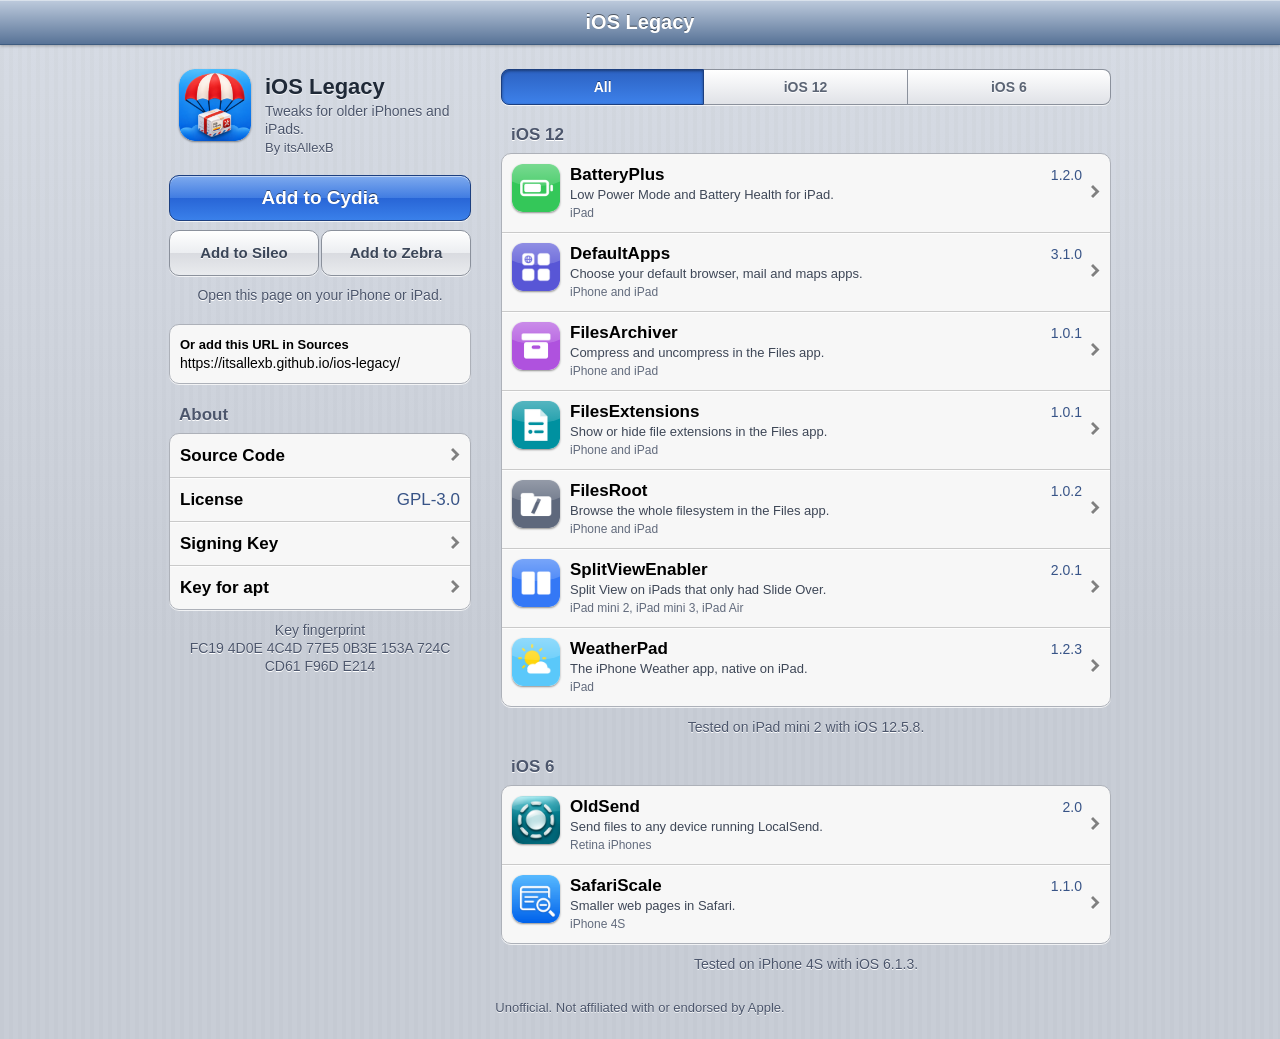
==== commit 67e8cccb: "Website: fit Cydia's package page, keep Apple's icons off the pages Cydia shows a depiction in an if" ====
--- a/index.html
+++ b/index.html
@@ -15,7 +15,7 @@
 <meta property="og:title" content="iOS Legacy">
 <meta property="og:description" content="Tweaks for older iPhones and iPads.">
 <meta property="og:image" content="https://itsallexb.github.io/ios-legacy/CydiaIcon.png">
-<script>(function(d,u){var m=/\bOS (\d+)_\d/.exec(u),s=' js';if(/Cydia|Zebra|Sileo|Installer/.test(u))s+=' inapp';if(m){if(+m[1]<9)s+=' cydiaonly';}else if(!(navigator.maxTouchPoints>1))s+=' notios';d.documentElement.className+=s;window.iosMajor=m?m[1]:'';})(document,navigator.userAgent);</script>
+<script>(function(d,u){var m=/\bOS (\d+)_\d/.exec(u),s=' js';if(/Cydia|Zebra|Sileo|Installer/.test(u))s+=' inapp';if(m){if(+m[1]<9)s+=' cydiaonly';}else if(!(navigator.maxTouchPoints>1))s+=' notios';d.documentElement.className+=s;window.iosMajor=m?m[1]:'';if(window.top!==window.self)d.write('<base target="_top">');})(document,navigator.userAgent);</script>
 </head>
 <body ontouchstart="">
 <div class="nav"><div class="nav-in"><h1>iOS Legacy</h1></div></div>
--- a/depictions/style.css
+++ b/depictions/style.css
@@ -258,7 +258,7 @@
 .here {
   display: none;
   margin-left: 5px;
-  color: #6b7486;
+  color: #4c566c;
   font-size: 13px;
   font-weight: normal;
 }
@@ -353,7 +353,7 @@
   line-height: 20px;
 }
 .tw .d { display: block; margin-top: 1px; color: #3e4757; font-size: 13px; line-height: 17px; }
-.tw .m { display: block; margin-top: 2px; color: #6b7486; font-size: 12px; line-height: 16px; }
+.tw .m { display: block; margin-top: 2px; color: #626b7d; font-size: 12px; line-height: 16px; }
 a.tw:active .ver, a.tw:active .d, a.tw:active .m { color: #fff; }
 
 /* Text inside a cell */
@@ -400,7 +400,13 @@
 
 /* Screenshots */
 
+/* Cydia's package page puts this page in an iframe that grows to the page's minimum width.
+   The width and min-width stop the long strip from setting that minimum. */
 .shots {
+  width: 1px;
+  min-width: 100%;
+  -webkit-box-sizing: border-box;
+  box-sizing: border-box;
   margin: 0 0 20px;
   padding: 1px 9px 5px;
   overflow-x: auto;
@@ -452,6 +458,7 @@
   .main { float: right; width: 628px; }
   .side .hero { margin-left: 19px; margin-right: 9px; }
   .side .glass, .side .group, .side .pair { margin-left: 9px; margin-right: 9px; }
+  .side .pair .glass { margin: 0 0 1px; }
   .side .sec, .side .foot { margin-left: 19px; margin-right: 19px; }
   .main .glass, .main .group, .main .seg-w { margin-left: 9px; margin-right: 9px; }
   .main .sec, .main .foot { margin-left: 19px; margin-right: 19px; }
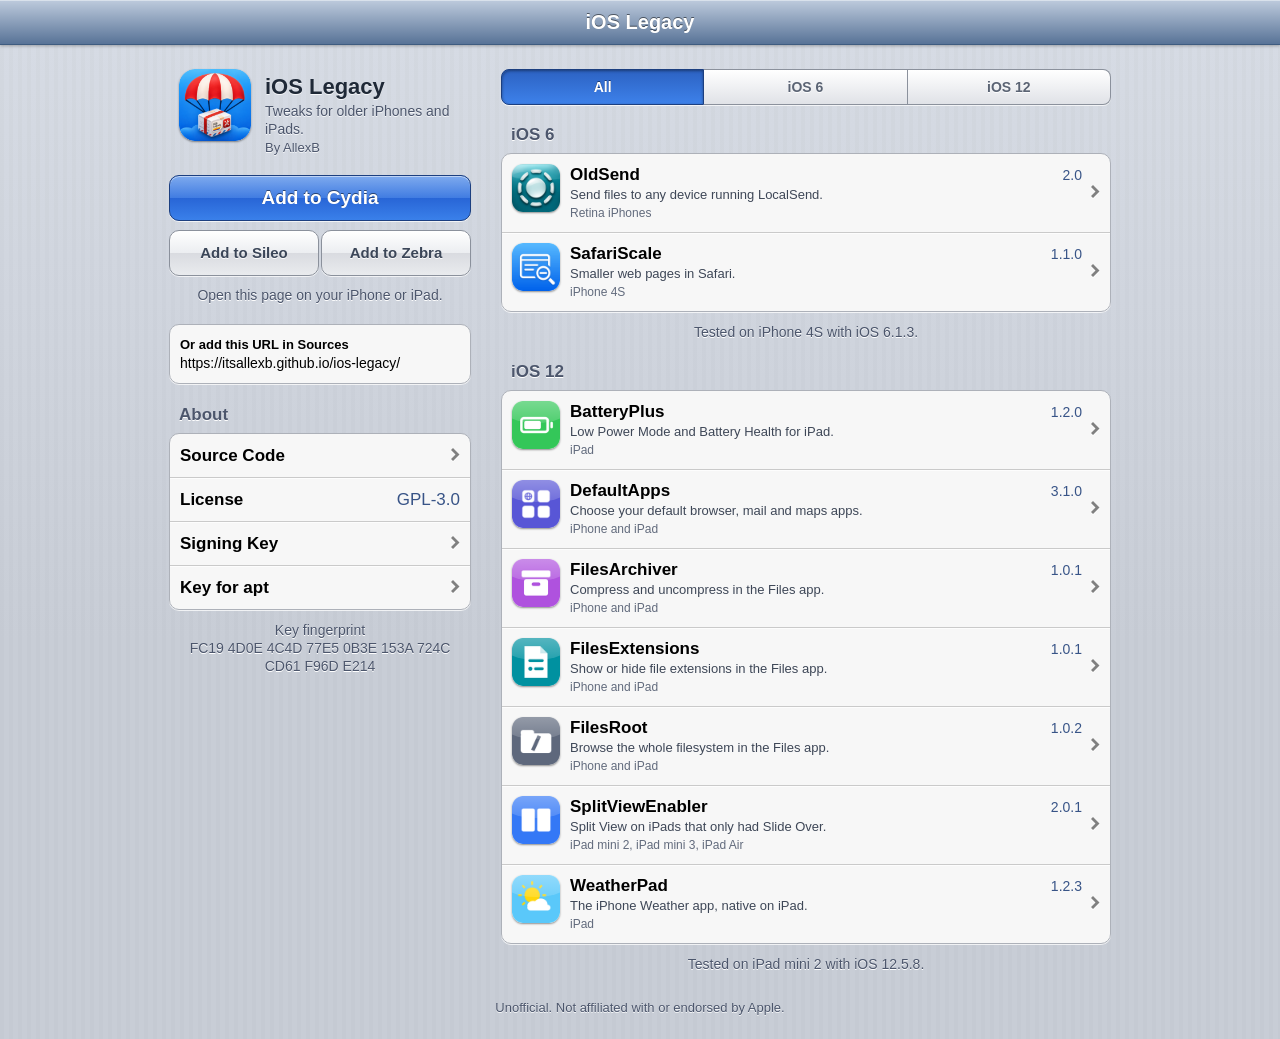
==== commit 880d6bd4: "Website: By AllexB, and iOS 6 before iOS 12 The pages show AllexB where the debs say itsAllexB (site" ====
--- a/index.html
+++ b/index.html
@@ -21,7 +21,7 @@
 <div class="nav"><div class="nav-in"><h1>iOS Legacy</h1></div></div>
 <main class="wrap">
 <div class="side">
-<div class="hero"><span class="ic big"><img src="CydiaIcon.png" alt="" width="72" height="72"></span><h2>iOS Legacy</h2><p>Tweaks for older iPhones and iPads.</p><p>By itsAllexB</p></div>
+<div class="hero"><span class="ic big"><img src="CydiaIcon.png" alt="" width="72" height="72"></span><h2>iOS Legacy</h2><p>Tweaks for older iPhones and iPads.</p><p>By AllexB</p></div>
 <div class="addblock">
 <a class="glass blue" href="cydia://url/https://cydia.saurik.com/api/share#?source=https://itsallexb.github.io/ios-legacy/">Add to Cydia</a>
 <div class="pair"><a class="glass silver" href="sileo://source/https://itsallexb.github.io/ios-legacy/">Add to Sileo</a><a class="glass silver" href="zbra://sources/add/https://itsallexb.github.io/ios-legacy/">Add to Zebra</a></div>
@@ -30,8 +30,8 @@
 <ul class="group"><li><div class="row"><span class="lbl">Or add this URL in Sources</span><span class="url">https://itsallexb.github.io/ios-legacy/</span></div></li></ul>
 </div>
 <div class="main" id="tweaks">
-<div class="seg-w"><div class="seg" id="seg"><a class="on" href="#tweaks" data-ios="">All</a><a href="#ios12" data-ios="12">iOS 12</a><a href="#ios6" data-ios="6">iOS 6</a></div></div>
-<div class="block" id="ios12" data-ios="12"><h2 class="sec">iOS 12<span class="here">This device</span></h2><ul class="group"><li><a class="row tw" href="depictions/com.itsallexb.batteryplus.html"><span class="ic gloss"><img src="icons/com.itsallexb.batteryplus.png" alt="" width="48" height="48"></span><b>BatteryPlus</b><span class="ver">1.2.0</span><span class="d">Low Power Mode and Battery Health for iPad.</span><span class="m">iPad</span></a></li><li><a class="row tw" href="depictions/com.itsallexb.defaultapps.html"><span class="ic gloss"><img src="icons/com.itsallexb.defaultapps.png" alt="" width="48" height="48"></span><b>DefaultApps</b><span class="ver">3.1.0</span><span class="d">Choose your default browser, mail and maps apps.</span><span class="m">iPhone and iPad</span></a></li><li><a class="row tw" href="depictions/com.itsallexb.filesarchiver.html"><span class="ic gloss"><img src="icons/com.itsallexb.filesarchiver.png" alt="" width="48" height="48"></span><b>FilesArchiver</b><span class="ver">1.0.1</span><span class="d">Compress and uncompress in the Files app.</span><span class="m">iPhone and iPad</span></a></li><li><a class="row tw" href="depictions/com.itsallexb.filesextensions.html"><span class="ic gloss"><img src="icons/com.itsallexb.filesextensions.png" alt="" width="48" height="48"></span><b>FilesExtensions</b><span class="ver">1.0.1</span><span class="d">Show or hide file extensions in the Files app.</span><span class="m">iPhone and iPad</span></a></li><li><a class="row tw" href="depictions/com.itsallexb.filesroot.html"><span class="ic gloss"><img src="icons/com.itsallexb.filesroot.png" alt="" width="48" height="48"></span><b>FilesRoot</b><span class="ver">1.0.2</span><span class="d">Browse the whole filesystem in the Files app.</span><span class="m">iPhone and iPad</span></a></li><li><a class="row tw" href="depictions/com.itsallexb.splitviewenabler.html"><span class="ic gloss"><img src="icons/com.itsallexb.splitviewenabler.png" alt="" width="48" height="48"></span><b>SplitViewEnabler</b><span class="ver">2.0.1</span><span class="d">Split View on iPads that only had Slide Over.</span><span class="m">iPad mini 2, iPad mini 3, iPad Air</span></a></li><li><a class="row tw" href="depictions/com.itsallexb.weatherpad.html"><span class="ic gloss"><img src="icons/com.itsallexb.weatherpad.png" alt="" width="48" height="48"></span><b>WeatherPad</b><span class="ver">1.2.3</span><span class="d">The iPhone Weather app, native on iPad.</span><span class="m">iPad</span></a></li></ul><p class="foot">Tested on iPad mini 2 with iOS 12.5.8.</p></div><div class="block" id="ios6" data-ios="6"><h2 class="sec">iOS 6<span class="here">This device</span></h2><ul class="group"><li><a class="row tw" href="depictions/com.itsallexb.oldsend.html"><span class="ic"><img src="icons/com.itsallexb.oldsend.png" alt="" width="48" height="48"></span><b>OldSend</b><span class="ver">2.0</span><span class="d">Send files to any device running LocalSend.</span><span class="m">Retina iPhones</span></a></li><li><a class="row tw" href="depictions/com.itsallexb.safariscale.html"><span class="ic"><img src="icons/com.itsallexb.safariscale.png" alt="" width="48" height="48"></span><b>SafariScale</b><span class="ver">1.1.0</span><span class="d">Smaller web pages in Safari.</span><span class="m">iPhone 4S</span></a></li></ul><p class="foot">Tested on iPhone 4S with iOS 6.1.3.</p></div>
+<div class="seg-w"><div class="seg" id="seg"><a class="on" href="#tweaks" data-ios="">All</a><a href="#ios6" data-ios="6">iOS 6</a><a href="#ios12" data-ios="12">iOS 12</a></div></div>
+<div class="block" id="ios6" data-ios="6"><h2 class="sec">iOS 6<span class="here">This device</span></h2><ul class="group"><li><a class="row tw" href="depictions/com.itsallexb.oldsend.html"><span class="ic"><img src="icons/com.itsallexb.oldsend.png" alt="" width="48" height="48"></span><b>OldSend</b><span class="ver">2.0</span><span class="d">Send files to any device running LocalSend.</span><span class="m">Retina iPhones</span></a></li><li><a class="row tw" href="depictions/com.itsallexb.safariscale.html"><span class="ic"><img src="icons/com.itsallexb.safariscale.png" alt="" width="48" height="48"></span><b>SafariScale</b><span class="ver">1.1.0</span><span class="d">Smaller web pages in Safari.</span><span class="m">iPhone 4S</span></a></li></ul><p class="foot">Tested on iPhone 4S with iOS 6.1.3.</p></div><div class="block" id="ios12" data-ios="12"><h2 class="sec">iOS 12<span class="here">This device</span></h2><ul class="group"><li><a class="row tw" href="depictions/com.itsallexb.batteryplus.html"><span class="ic gloss"><img src="icons/com.itsallexb.batteryplus.png" alt="" width="48" height="48"></span><b>BatteryPlus</b><span class="ver">1.2.0</span><span class="d">Low Power Mode and Battery Health for iPad.</span><span class="m">iPad</span></a></li><li><a class="row tw" href="depictions/com.itsallexb.defaultapps.html"><span class="ic gloss"><img src="icons/com.itsallexb.defaultapps.png" alt="" width="48" height="48"></span><b>DefaultApps</b><span class="ver">3.1.0</span><span class="d">Choose your default browser, mail and maps apps.</span><span class="m">iPhone and iPad</span></a></li><li><a class="row tw" href="depictions/com.itsallexb.filesarchiver.html"><span class="ic gloss"><img src="icons/com.itsallexb.filesarchiver.png" alt="" width="48" height="48"></span><b>FilesArchiver</b><span class="ver">1.0.1</span><span class="d">Compress and uncompress in the Files app.</span><span class="m">iPhone and iPad</span></a></li><li><a class="row tw" href="depictions/com.itsallexb.filesextensions.html"><span class="ic gloss"><img src="icons/com.itsallexb.filesextensions.png" alt="" width="48" height="48"></span><b>FilesExtensions</b><span class="ver">1.0.1</span><span class="d">Show or hide file extensions in the Files app.</span><span class="m">iPhone and iPad</span></a></li><li><a class="row tw" href="depictions/com.itsallexb.filesroot.html"><span class="ic gloss"><img src="icons/com.itsallexb.filesroot.png" alt="" width="48" height="48"></span><b>FilesRoot</b><span class="ver">1.0.2</span><span class="d">Browse the whole filesystem in the Files app.</span><span class="m">iPhone and iPad</span></a></li><li><a class="row tw" href="depictions/com.itsallexb.splitviewenabler.html"><span class="ic gloss"><img src="icons/com.itsallexb.splitviewenabler.png" alt="" width="48" height="48"></span><b>SplitViewEnabler</b><span class="ver">2.0.1</span><span class="d">Split View on iPads that only had Slide Over.</span><span class="m">iPad mini 2, iPad mini 3, iPad Air</span></a></li><li><a class="row tw" href="depictions/com.itsallexb.weatherpad.html"><span class="ic gloss"><img src="icons/com.itsallexb.weatherpad.png" alt="" width="48" height="48"></span><b>WeatherPad</b><span class="ver">1.2.3</span><span class="d">The iPhone Weather app, native on iPad.</span><span class="m">iPad</span></a></li></ul><p class="foot">Tested on iPad mini 2 with iOS 12.5.8.</p></div>
 </div>
 <div class="side">
 <h2 class="sec">About</h2>
